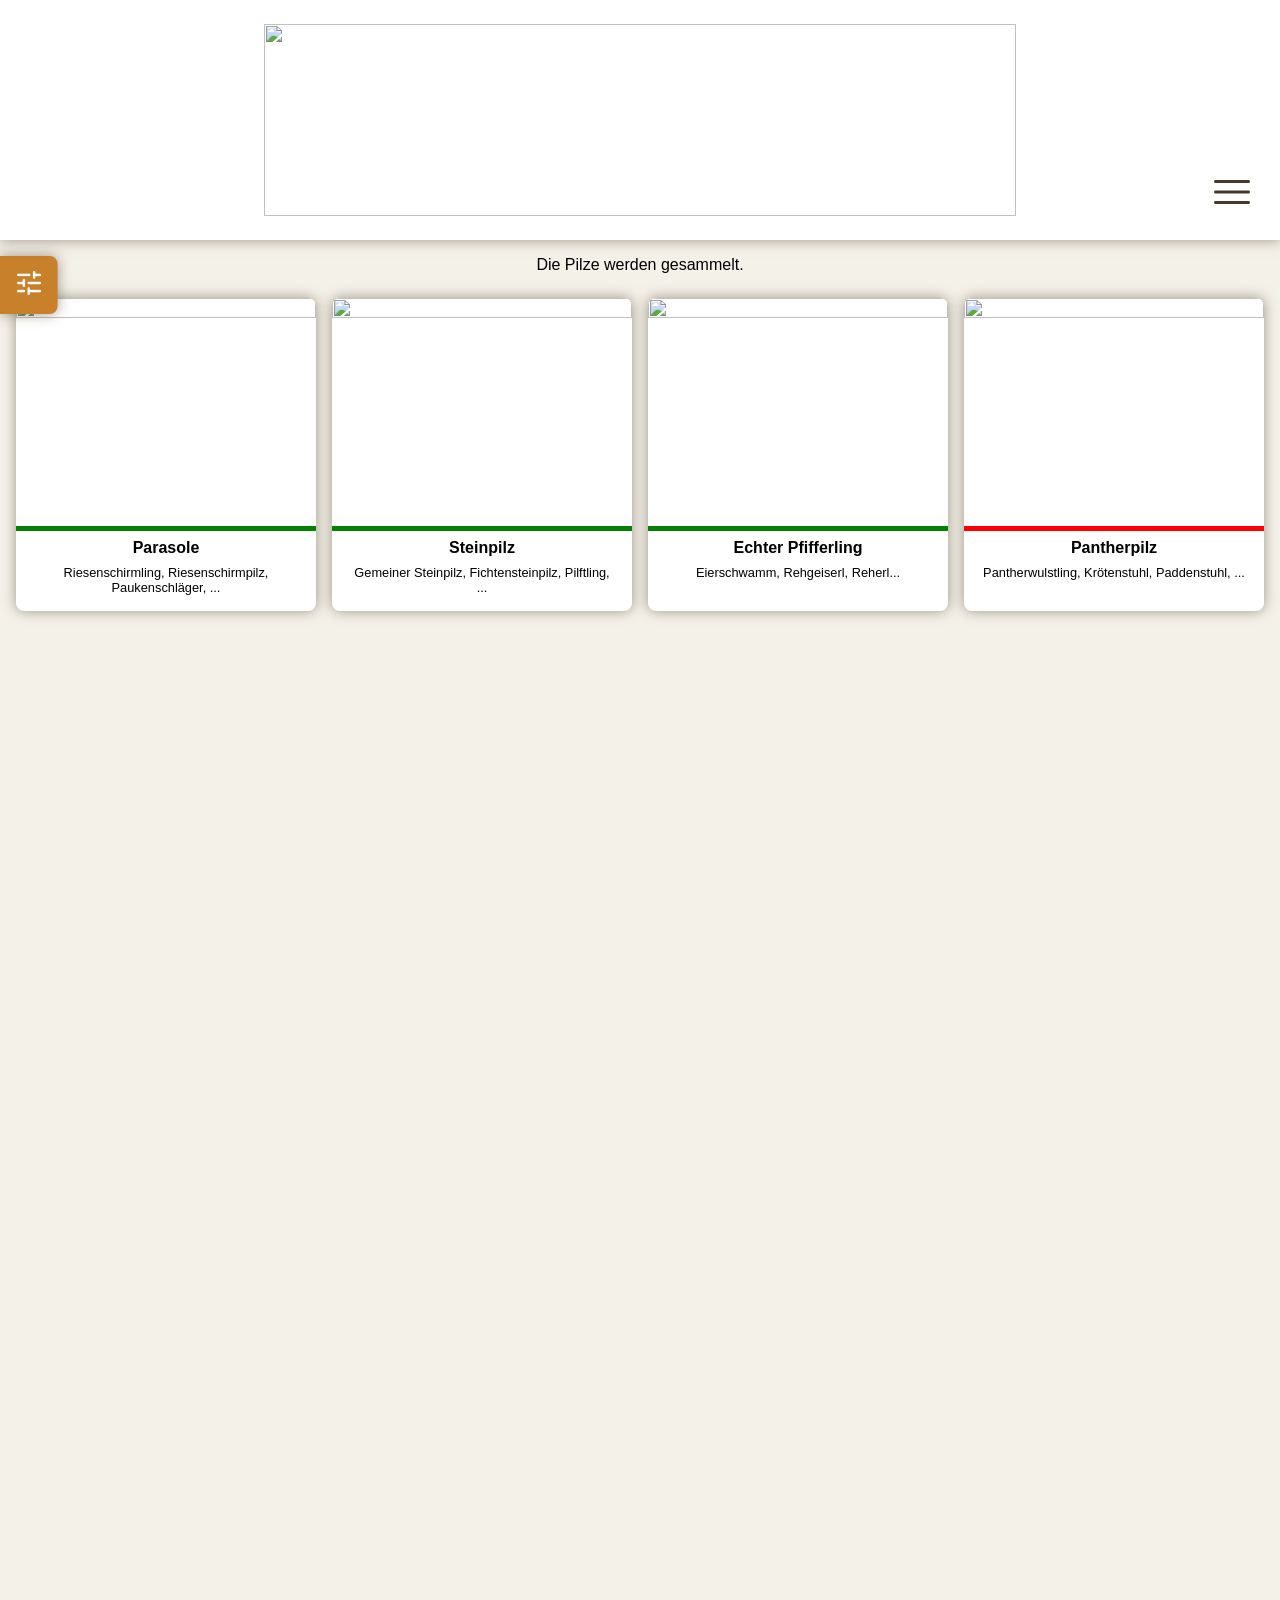
==== index.html @ ec14f14d "Add files via upload" ====
<!-- #region head -->
<!DOCTYPE html>
<html lang="de">
<head>
   <meta charset="UTF-8">
   <meta name="viewport" content="width=device-width, initial-scale=1.0">
   <meta name="Suchplattform für Pilze" content="Identifiziere heimische Pilzarten anhand ihrer Beschreibung und Bilder">
   <title>Pilzsuche</title>
   <link rel="icon" href="assets/icons/logo-simpel.png">
   <link rel="stylesheet" href="https://fonts.googleapis.com/css2?family=Material+Symbols+Rounded&icon_names=arrow_back_ios,close,groups,info,keyboard_arrow_down,menu,search,tune" />
   <link rel="stylesheet" href="styles.css">
</head>
<!-- #endregion -->

<!-- #region header -->
<body>

    <header id="sticky-header">
        <img id="header-logo" src="assets/icons/logo-schrift.png">

        <label id="desktop-menu-button">
            <span id="open-menu-symbol" class="material-symbols-rounded" type="button" aria-label="Menü">menu</span>
            <span id="close-menu-symbol" class="material-symbols-rounded" type="button" aria-label="Menü schließen">close</span>
            <input type="checkbox">
        </label>
        
        <nav id="main-navigation">
            <ul class="nav-list">
                <li class="nav-element">
                    <a id="link-search" href="index.html">
                        <span class="material-symbols-rounded">search</span>
                        Suche
                    </a>
                </li>
                <li class="nav-element">
                    <a id="link-info" href="info.html">
                        <span class="material-symbols-rounded">info</span>
                        Informationen
                    </a>
                </li>
                <li class="nav-element">
                    <a id="link-community" href="community.html">
                        <span class="material-symbols-rounded">groups</span>
                        Community
                    </a>
                </li>
            </ul>
        </nav>
    </header>
<!-- #endregion -->

<!-- #region filter-popup -->
    <main id="main-content"> 
        
        <aside id="filter-popup"> 
            <button id="desktop-filter-button">
                <span class="material-symbols-rounded" type="button" aria-label="Filter">tune</span>
            </button>
                            
            <div class="filter-headline">
                <button id="close-filter" type="button" aria-label="Filter schließen">
                    <span class="material-symbols-rounded">close</span>
                </button>
                <p>Filter
                    <a id="link-filter-info" href="info.html" target="_blank">
                        <span class="material-symbols-rounded">info</span>
                    </a>
                </p>
                <button id="apply-filter" type="button" aria-label="Filter anwenden">
                    <span class="material-symbols-rounded">search</span>
                </button>
            </div>

            <section class="filter-criteria">
                <div class="searchbar">
                    <input  id="search-input" type="text" placeholder="Pilzart | Gattung">
                    <button id="delete-input" type="button" aria-label="löschen">
                        <span class="material-symbols-rounded">close</span>
                    </button>
                </div>

                <label class="filter-line">
                    <p>Lateinische Namen anzeigen</p>
                    <div class="switch" id="latin-switch">
                        <input 
                            type="checkbox" 
                            class="filter-toggle-input"
                            data-filter="latein"
                            data-value="true">
                        <span class="slider"></span>
                    </div>
                </label>

                <label class="filter-line">
                    <p>Auch seltene Pilze anzeigen</p>
                    <div class="switch" id="rare-switch">
                        <input 
                            type="checkbox" checked 
                            class="filter-toggle-input"
                            data-filter="selten"
                            data-value="true">
                        <span class="slider"></span>
                    </div>
                </label>

                <div class="filter-drop-down">
                    <label class="drop-down-title">
                        <p>Essbarkeit</p>
                        <input 
                            class ="drop-down-input" type="checkbox">
                        <span class="material-symbols-rounded">keyboard_arrow_down</span>
                    </label>
                    <div class="drop-down-content-wrapper">
                        <div class="drop-down-content-grid">
                            <label class="picture-toggle">
                                <input 
                                    type="checkbox"
                                    class="filter-toggle-input"
                                    data-filter="speisewert"
                                    data-value="hervorragend">
                                <img class="picture-toggle-pic" src="assets/icons/essen-gut.png" title="Hervorragender Speisepilz">
                            </label>
                            <label class="picture-toggle">
                                <input 
                                    type="checkbox"
                                    class="filter-toggle-input"
                                    data-filter="speisewert"
                                    data-value="essbar">
                                <img class="picture-toggle-pic" src="assets/icons/essen-essbar.png" title="Essbar">
                            </label>
                            <label class="picture-toggle">
                                <input 
                                    type="checkbox"
                                    class="filter-toggle-input"
                                    data-filter="speisewert"
                                    data-value="ungeniessbar">
                                <img class="picture-toggle-pic" src="assets/icons/essen-ungeniessbar.png" title="Ungenießbar">
                            </label>
                            <label class="picture-toggle">
                                <input 
                                    type="checkbox"
                                    class="filter-toggle-input"
                                    data-filter="speisewert"
                                    data-value="giftig">
                                <img class="picture-toggle-pic" src="assets/icons/essen-giftig.png" title="Giftig">
                            </label>
                            <label class="picture-toggle">
                                <input 
                                    type="checkbox"
                                    class="filter-toggle-input"
                                    data-filter="speisewert"
                                    data-value="toedlich">
                                <img class="picture-toggle-pic" src="assets/icons/essen-toedlich.png" title="Tödlich giftig!">
                            </label>
                        </div>
                    </div>
                </div>

                <div class="filter-drop-down">
                    <label class="drop-down-title">
                        <p>Hauptmerkmal | Familie | Gattung</p>
                        <input class ="drop-down-input" type="checkbox">
                        <span class="material-symbols-rounded">keyboard_arrow_down</span>
                    </label>
                    <div class="drop-down-content-wrapper">
                        <div class="drop-down-content-grid">
                            <label class="picture-toggle">
                                <input 
                                    type="checkbox"
                                    class="filter-toggle-input"
                                    data-filter="gattung"
                                    data-value="roehren">
                                <img class="picture-toggle-pic" src="assets/icons/gattung-roehren.png" title="Röhrenpilze, Porenpilze, porlingsähnliche Pilze">
                            </label>
                            <label class="picture-toggle">
                                <input 
                                    type="checkbox"
                                    class="filter-toggle-input"
                                    data-filter="gattung"
                                    data-value="lamellen">
                                <img class="picture-toggle-pic" src="assets/icons/gattung-lamellen.png" title="Lamellenpilze, Blätterpilze, Leistenpilze">
                            </label>
                            <label class="picture-toggle">
                                <input 
                                    type="checkbox"
                                    class="filter-toggle-input"
                                    data-filter="gattung"
                                    data-value="stacheln">
                                <img class="picture-toggle-pic" src="assets/icons/gattung-stacheln.png" title="Pilz hat Stacheln, Stoppeln, hervortretende Erhebungen">
                            </label>
                            <label class="picture-toggle">
                                <input 
                                    type="checkbox"
                                    class="filter-toggle-input"
                                    data-filter="gattung"
                                    data-value="kugel">
                                <img class="picture-toggle-pic" src="assets/icons/gattung-kugel.png" title="Kugelartige und halbkugelartige Pilze (z.B. Bovisten, Becherlinge, Hexeneier)">
                            </label>
                            <label class="picture-toggle">
                                <input 
                                    type="checkbox"
                                    class="filter-toggle-input"
                                    data-filter="gattung"
                                    data-value="keule">
                                <img class="picture-toggle-pic" src="assets/icons/gattung-keule.png" title="Pilz ist keulen-, zungen- oder korallenartig">
                            </label>
                            <label class="picture-toggle">
                                <input 
                                    type="checkbox"
                                    class="filter-toggle-input"
                                    data-filter="gattung"
                                    data-value="weich">
                                <img class="picture-toggle-pic" src="assets/icons/gattung-weich.png" title="Pilz ist gallertartig oder sehr weich">
                            </label>
                            <label class="picture-toggle">
                                <input 
                                    type="checkbox"
                                    class="filter-toggle-input"
                                    data-filter="gattung"
                                    data-value="flechte">
                                <img class="picture-toggle-pic" src="assets/icons/gattung-flechte.png" title="Alle Flechten (Lichten)">
                            </label>
                            <label class="picture-toggle">
                                <input 
                                    type="checkbox"
                                    class="filter-toggle-input"
                                    data-filter="gattung"
                                    data-value="sonstiges">
                                <img class="picture-toggle-pic" src="assets/icons/gattung-sonstiges.png" title="Sonstige Pilze wie Rindenpilze, Schichtpilze, ... sowie pilzähnliche Pflanzen">
                            </label>
                        </div>
                    </div>
                </div>

                <div class="filter-drop-down">
                    <label class="drop-down-title">
                        <p>Hut | Fruchtkörper</p>
                        <input class ="drop-down-input" type="checkbox">
                        <span class="material-symbols-rounded">keyboard_arrow_down</span>
                    </label>
                    <div class="drop-down-content-wrapper">
                        <div class="drop-down-content-rows">
                            <div class="drop-down-content-grid">
                                <label class="picture-toggle">
                                    <input 
                                        type="checkbox"
                                        class="filter-toggle-input"
                                        data-filter="hut"
                                        data-value="trichter">
                                    <img class="picture-toggle-pic" src="assets/icons/hut-trichter.png" title="Der Fruchtkörper ist trichterförmig, vertieft, eingedellt, genabelt">
                                </label>
                                <label class="picture-toggle">
                                    <input 
                                        type="checkbox"
                                        class="filter-toggle-input"
                                        data-filter="hut"
                                        data-value="buckel">
                                    <img class="picture-toggle-pic" src="assets/icons/hut-buckel.png" title="Der Fruchtkörper ist spitzkegelig, buckelig">
                                </label>
                                <label class="picture-toggle">
                                    <input 
                                        type="checkbox"
                                        class="filter-toggle-input"
                                        data-filter="hut"
                                        data-value="schirm">
                                    <img class="picture-toggle-pic" src="assets/icons/hut-schirm.png" title="Der Fruchtkörper ist schirmförmig, flach">
                                </label>
                                <label class="picture-toggle">
                                    <input 
                                        type="checkbox"
                                        class="filter-toggle-input"
                                        data-filter="hut"
                                        data-value="halbkugel">
                                    <img class="picture-toggle-pic" src="assets/icons/hut-halbkugel.png" title="Der Fruchtkörper ist halbkugelig oder hat eine sonstige Hutform">
                                </label>
                                <label class="picture-toggle">
                                    <input 
                                        type="checkbox"
                                        class="filter-toggle-input"
                                        data-filter="hut"
                                        data-value="gerieft">
                                    <img class="picture-toggle-pic" src="assets/icons/hut-gerieft.png" title="Der Fruchtkörper ist gerieft, gestreift, gerillt oder auch rissig">
                                </label>
                            </div>
                            <div class="mushroom-size-line">
                                <p>Durchmesser:</p>
                                <p id="mushroom-size">alle Werte</p>
                                <div id="mushroom-size-slider">
                                    <div id="size-slider-track">
                                        <div id="size-slider-from"></div>
                                        <div id="size-slider-to"></div> 
                                    </div>
                                </div>
                            </div>
                        </div>
                    </div>
                </div>

                <div class="filter-drop-down">
                    <label class="drop-down-title">
                        <p>Wuchsort und weitere Eigenschaften</p>
                        <input class ="drop-down-input" type="checkbox">
                        <span class="material-symbols-rounded">keyboard_arrow_down</span>
                    </label>
                    <div class="drop-down-content-wrapper">
                        <div class="drop-down-content-grid">
                            <label class="picture-toggle">
                                <input 
                                    type="checkbox"
                                    class="filter-toggle-input"
                                    data-filter="weiteres"
                                    data-value="holz">
                                <img class="picture-toggle-pic" src="assets/icons/weiteres-holz.png" title="Pilz wächst auf Holz, Pflanzen oder toten Tieren">
                            </label>
                            <label class="picture-toggle">
                                <input 
                                    type="checkbox"
                                    class="filter-toggle-input"
                                    data-filter="weiteres"
                                    data-value="erde">
                                <img class="picture-toggle-pic" src="assets/icons/weiteres-erde.png" title="Pilz wächst auf Erde, Boden oder Humus">
                            </label>
                            <label class="picture-toggle">
                                <input 
                                    type="checkbox"
                                    class="filter-toggle-input"
                                    data-filter="weiteres"
                                    data-value="gras">
                                <img class="picture-toggle-pic" src="assets/icons/weiteres-gras.png" title="Pilz wächst auf der Wiese, im Rasen, im Park oder Garten">
                            </label>
                            <label class="picture-toggle">
                                <input 
                                    type="checkbox"
                                    class="filter-toggle-input"
                                    data-filter="weiteres"
                                    data-value="bueschel">
                                <img class="picture-toggle-pic" src="assets/icons/weiteres-bueschel.png" title="Pilz wächst büschelig - vorsichtig verwenden">
                            </label>
                            <label class="picture-toggle">
                                <input 
                                    type="checkbox"
                                    class="filter-toggle-input"
                                    data-filter="weiteres"
                                    data-value="hart">
                                <img class="picture-toggle-pic" src="assets/icons/weiteres-hart.png" title="Pilz ist hart, holzig oder sehr zäh. Bei Flechten: wachsen auf Gestein oder Felsen">
                            </label>
                            <label class="picture-toggle">
                                <input 
                                    type="checkbox"
                                    class="filter-toggle-input"
                                    data-filter="weiteres"
                                    data-value="hygrophan">
                                <img class="picture-toggle-pic" src="assets/icons/weiteres-hygrophan.png" title="Fruchtkörper ist ausbleichend (hygrophan)">
                            </label>
                            <label class="picture-toggle">
                                <input 
                                    type="checkbox"
                                    class="filter-toggle-input"
                                    data-filter="weiteres"
                                    data-value="schmierig">
                                <img class="picture-toggle-pic" src="assets/icons/weiteres-schmierig.png" title="Fruchtkörper ist schmierig">
                            </label>
                            <label class="picture-toggle">
                                <input 
                                    type="checkbox"
                                    class="filter-toggle-input"
                                    data-filter="weiteres"
                                    data-value="wurzel">
                                <img class="picture-toggle-pic" src="assets/icons/weiteres-wurzel.png" title="Fruchtkörper wurzelt oder ist striegelig">
                            </label>
                        </div>
                    </div>
                </div>

                <div class="filter-drop-down">
                    <label class="drop-down-title">
                        <p>Sporengeber</p>
                        <input class ="drop-down-input" type="checkbox">
                        <span class="material-symbols-rounded">keyboard_arrow_down</span>
                    </label>
                    <div class="drop-down-content-wrapper">
                        <div class="drop-down-content-grid">
                            <label class="picture-toggle">
                                <input 
                                    type="checkbox"
                                    class="filter-toggle-input"
                                    data-filter="sporengeber"
                                    data-value="angewachsen">
                                <img class="picture-toggle-pic" src="assets/icons/sporen-angewachsen.png" title="Angewachsen">
                            </label>
                            <label class="picture-toggle">
                                <input 
                                    type="checkbox"
                                    class="filter-toggle-input"
                                    data-filter="sporengeber"
                                    data-value="herablaufend">
                                <img class="picture-toggle-pic" src="assets/icons/sporen-herablaufend.png" title="Am Stiel herablaufend">
                            </label>
                            <label class="picture-toggle">
                                <input 
                                    type="checkbox"
                                    class="filter-toggle-input"
                                    data-filter="sporengeber"
                                    data-value="frei">
                                <img class="picture-toggle-pic" src="assets/icons/sporen-frei.png" title="Frei">
                            </label>
                            <label class="picture-toggle">
                                <input 
                                    type="checkbox"
                                    class="filter-toggle-input"
                                    data-filter="sporengeber"
                                    data-value="milch">
                                <img class="picture-toggle-pic" src="assets/icons/sporen-milch.png" title="Bei Verletzung tritt milchartige klare, weiße oder rote Flüssigkeit aus">
                            </label>
                            <label class="picture-toggle">
                                <input 
                                    type="checkbox"
                                    class="filter-toggle-input"
                                    data-filter="sporengeber"
                                    data-value="eng">
                                <img class="picture-toggle-pic" src="assets/icons/sporen-eng.png" title="Lamellen stehen eng/dicht">
                            </label>
                            <label class="picture-toggle">
                                <input 
                                    type="checkbox"
                                    class="filter-toggle-input"
                                    data-filter="sporengeber"
                                    data-value="gegabelt">
                                <img class="picture-toggle-pic" src="assets/icons/sporen-gegabelt.png" title="Lamellen oder Fruchtkörper sind gegabelt oder queraderig">
                            </label>
                            <label class="picture-toggle">
                                <input 
                                    type="checkbox"
                                    class="filter-toggle-input"
                                    data-filter="sporengeber"
                                    data-value="gesaegt">
                                <img class="picture-toggle-pic" src="assets/icons/sporen-gesaegt.png" title="Lamellenschneiden sind gesägt oder wellig">
                            </label>
                        </div>
                    </div>
                </div>

                <div class="filter-drop-down">
                    <label class="drop-down-title">
                        <p>Stiel</p>
                        <input class ="drop-down-input" type="checkbox">
                        <span class="material-symbols-rounded">keyboard_arrow_down</span>
                    </label>
                    <div class="drop-down-content-wrapper">
                        <div class="drop-down-content-grid">
                            <label class="picture-toggle">
                                <input
                                    type="checkbox"
                                    class="filter-toggle-input"
                                    data-filter="stiel"
                                    data-value="ring">
                                <img class="picture-toggle-pic" src="assets/icons/stiel-ring.png" title="Ring am Stiel, auch angedeuteter Ring durch Sporenwurf">
                            </label>
                            <label class="picture-toggle">
                                <input 
                                    type="checkbox"
                                    class="filter-toggle-input"
                                    data-filter="stiel"
                                    data-value="brüchig">
                                <img class="picture-toggle-pic" src="assets/icons/stiel-bruechig.png" title="Brüchig, querbrüchig">
                            </label>
                            <label class="picture-toggle">
                                <input 
                                    type="checkbox"
                                    class="filter-toggle-input"
                                    data-filter="stiel"
                                    data-value="knolle">
                                <img class="picture-toggle-pic" src="assets/icons/stiel-knolle.png" title="Knollig">
                            </label>
                            <label class="picture-toggle">
                                <input 
                                    type="checkbox"
                                    class="filter-toggle-input"
                                    data-filter="stiel"
                                    data-value="faserig">
                                <img class="picture-toggle-pic" src="assets/icons/stiel-faserig.png" title="Das Fleisch am Stiel ist faserig, längsfaserig">
                            </label>
                            <label class="picture-toggle">
                                <input 
                                    type="checkbox"
                                    class="filter-toggle-input"
                                    data-filter="stiel"
                                    data-value="netz">
                                <img class="picture-toggle-pic" src="assets/icons/stiel-netz.png" title="Mit Netzzeichnung">
                            </label>
                            <label class="picture-toggle">
                                <input 
                                    type="checkbox"
                                    class="filter-toggle-input"
                                    data-filter="stiel"
                                    data-value="flockig">
                                <img class="picture-toggle-pic" src="assets/icons/stiel-flockig.png" title="Flocken, Schuppen am Stiel oder auch am Hut">
                            </label>
                            <label class="picture-toggle">
                                <input 
                                    type="checkbox"
                                    class="filter-toggle-input"
                                    data-filter="stiel"
                                    data-value="genattert">
                                <img class="picture-toggle-pic" src="assets/icons/stiel-genattert.png" title="Natterung, Flecken bis hin zu Grübchen am Stiel">
                            </label>
                            <label class="picture-toggle">
                                <input 
                                    type="checkbox"
                                    class="filter-toggle-input"
                                    data-filter="stiel"
                                    data-value="hohl">
                                <img class="picture-toggle-pic" src="assets/icons/stiel-hohl.png" title="Hohler Stiel oder wattig hohler Stiel">
                            </label>
                        </div>
                    </div>
                </div>

                <div class="filter-drop-down">
                    <label class="drop-down-title">
                        <p>Farbe</p>
                        <input class ="drop-down-input" type="checkbox">
                        <span class="material-symbols-rounded">keyboard_arrow_down</span>
                    </label>
                    <div class="drop-down-content-wrapper">
                        <div class="drop-down-content-color">
                            <p>Hut</p>
                            <div class="color-palette">
                                <label class="white">
                                    <input 
                                        type="checkbox"
                                        class="filter-toggle-input"
                                        data-filter="hutfarbe"
                                        data-value="weiss">
                                </label>
                                <label class="yellow">
                                    <input 
                                        type="checkbox"
                                        class="filter-toggle-input"
                                        data-filter="hutfarbe"
                                        data-value="gelb">
                                </label>
                                <label class="orange">
                                    <input 
                                        type="checkbox"
                                        class="filter-toggle-input"
                                        data-filter="hutfarbe"
                                        data-value="orange">
                                </label>
                                <label class="red">
                                    <input 
                                        type="checkbox"
                                        class="filter-toggle-input"
                                        data-filter="hutfarbe"
                                        data-value="rot">
                                </label>
                                <label class="brown">
                                    <input 
                                        type="checkbox"
                                        class="filter-toggle-input"
                                        data-filter="hutfarbe"
                                        data-value="braun">
                                </label>
                                <label class="purple">
                                    <input 
                                        type="checkbox"
                                        class="filter-toggle-input"
                                        data-filter="hutfarbe"
                                        data-value="lila">
                                </label>
                                <label class="blue">
                                    <input 
                                        type="checkbox"
                                        class="filter-toggle-input"
                                        data-filter="hutfarbe"
                                        data-value="blau">
                                </label>
                                <label class="green">
                                    <input 
                                        type="checkbox"
                                        class="filter-toggle-input"
                                        data-filter="hutfarbe"
                                        data-value="gruen">
                                </label>
                                <label class="grey">
                                    <input 
                                        type="checkbox"
                                        class="filter-toggle-input"
                                        data-filter="hutfarbe"
                                        data-value="grau">
                                </label>
                                <label class="black">
                                    <input 
                                        type="checkbox"
                                        class="filter-toggle-input"
                                        data-filter="hutfarbe"
                                        data-value="schwarz">
                                </label>
                            </div>
                            <p>Lamellen | Röhren | Unterseite</p>
                            <div class="color-palette">
                                <label class="white">
                                    <input 
                                        type="checkbox"
                                        class="filter-toggle-input"
                                        data-filter="unterfarbe"
                                        data-value="weiss">
                                </label>
                                <label class="yellow">
                                    <input 
                                        type="checkbox"
                                        class="filter-toggle-input"
                                        data-filter="unterfarbe"
                                        data-value="gelb">
                                </label>
                                <label class="orange">
                                    <input 
                                        type="checkbox"
                                        class="filter-toggle-input"
                                        data-filter="unterfarbe"
                                        data-value="orange">
                                </label>
                                <label class="red">
                                    <input 
                                        type="checkbox"
                                        class="filter-toggle-input"
                                        data-filter="unterfarbe"
                                        data-value="rot">
                                </label>
                                <label class="brown">
                                    <input 
                                        type="checkbox"
                                        class="filter-toggle-input"
                                        data-filter="unterfarbe"
                                        data-value="braun">
                                </label>
                                <label class="purple">
                                    <input 
                                        type="checkbox"
                                        class="filter-toggle-input"
                                        data-filter="unterfarbe"
                                        data-value="lila">
                                </label>
                                <label class="blue">
                                    <input 
                                        type="checkbox"
                                        class="filter-toggle-input"
                                        data-filter="unterfarbe"
                                        data-value="blau">
                                </label>
                                <label class="green">
                                    <input 
                                        type="checkbox"
                                        class="filter-toggle-input"
                                        data-filter="unterfarbe"
                                        data-value="gruen">
                                </label>
                                <label class="grey">
                                    <input 
                                        type="checkbox"
                                        class="filter-toggle-input"
                                        data-filter="unterfarbe"
                                        data-value="grau">
                                </label>
                                <label class="black">
                                    <input 
                                        type="checkbox"
                                        class="filter-toggle-input"
                                        data-filter="unterfarbe"
                                        data-value="schwarz">
                                </label>
                            </div>
                            <p>Stiel</p>
                            <div class="color-palette">
                                <label class="white">
                                    <input 
                                        type="checkbox"
                                        class="filter-toggle-input"
                                        data-filter="stielfarbe"
                                        data-value="weiss">
                                </label>
                                <label class="yellow">
                                    <input 
                                        type="checkbox"
                                        class="filter-toggle-input"
                                        data-filter="stielfarbe"
                                        data-value="gelb">
                                </label>
                                <label class="orange">
                                    <input 
                                        type="checkbox"
                                        class="filter-toggle-input"
                                        data-filter="stielfarbe"
                                        data-value="orange">
                                </label>
                                <label class="red">
                                    <input 
                                        type="checkbox"
                                        class="filter-toggle-input"
                                        data-filter="stielfarbe"
                                        data-value="rot">
                                </label>
                                <label class="brown">
                                    <input 
                                        type="checkbox"
                                        class="filter-toggle-input"
                                        data-filter="stielfarbe"
                                        data-value="braun">
                                </label>
                                <label class="purple">
                                    <input 
                                        type="checkbox"
                                        class="filter-toggle-input"
                                        data-filter="stielfarbe"
                                        data-value="lila">
                                </label>
                                <label class="blue">
                                    <input 
                                        type="checkbox"
                                        class="filter-toggle-input"
                                        data-filter="stielfarbe"
                                        data-value="blau">
                                </label>
                                <label class="green">
                                    <input 
                                        type="checkbox"
                                        class="filter-toggle-input"
                                        data-filter="stielfarbe"
                                        data-value="gruen">
                                </label>
                                <label class="grey">
                                    <input 
                                        type="checkbox"
                                        class="filter-toggle-input"
                                        data-filter="stielfarbe"
                                        data-value="grau">
                                </label>
                                <label class="black">
                                    <input 
                                        type="checkbox"
                                        class="filter-toggle-input"
                                        data-filter="stielfarbe"
                                        data-value="schwarz">
                                </label>
                            </div>
                            <p>Fleisch</p>
                            <div class="color-palette">
                                <label class="white">
                                    <input 
                                        type="checkbox"
                                        class="filter-toggle-input"
                                        data-filter="fleischfarbe"
                                        data-value="weiss">
                                </label>
                                <label class="yellow">
                                    <input type="checkbox">
                                </label>
                                <label class="orange">
                                    <input 
                                        type="checkbox"
                                        class="filter-toggle-input"
                                        data-filter="fleischfarbe"
                                        data-value="orange">
                                </label>
                                <label class="red">
                                    <input 
                                        type="checkbox"
                                        class="filter-toggle-input"
                                        data-filter="fleischfarbe"
                                        data-value="rot">
                                </label>
                                <label class="brown">
                                    <input 
                                        type="checkbox"
                                        class="filter-toggle-input"
                                        data-filter="fleischfarbe"
                                        data-value="braun">
                                </label>
                                <label class="purple">
                                    <input 
                                        type="checkbox"
                                        class="filter-toggle-input"
                                        data-filter="fleischfarbe"
                                        data-value="lila">
                                </label>
                                <label class="blue">
                                    <input 
                                        type="checkbox"
                                        class="filter-toggle-input"
                                        data-filter="fleischfarbe"
                                        data-value="blau">
                                </label>
                                <label class="green">
                                    <input 
                                        type="checkbox"
                                        class="filter-toggle-input"
                                        data-filter="fleischfarbe"
                                        data-value="gruen">
                                </label>
                                <label class="grey">
                                    <input 
                                        type="checkbox"
                                        class="filter-toggle-input"
                                        data-filter="fleischfarbe"
                                        data-value="grau">
                                </label>
                                <label class="black">
                                    <input 
                                        type="checkbox"
                                        class="filter-toggle-input"
                                        data-filter="fleischfarbe"
                                        data-value="schwarz">
                                </label>
                            </div>
                            <p>Farbänderung nach Anschnitt</p>
                            <div class="color-palette">
                                <label class="yellow">
                                    <input 
                                        type="checkbox"
                                        class="filter-toggle-input"
                                        data-filter="farbaenderung"
                                        data-value="gelb">
                                </label>
                                <label class="red">
                                    <input 
                                        type="checkbox"
                                        class="filter-toggle-input"
                                        data-filter="farbaenderung"
                                        data-value="rot">
                                </label>
                                <label class="brown">
                                    <input 
                                        type="checkbox"
                                        class="filter-toggle-input"
                                        data-filter="farbaenderung"
                                        data-value="braun">
                                </label>
                                <label class="blue">
                                    <input 
                                        type="checkbox"
                                        class="filter-toggle-input"
                                        data-filter="farbaenderung"
                                        data-value="blau">
                                </label>
                                <label class="green">
                                    <input 
                                        type="checkbox"
                                        class="filter-toggle-input"
                                        data-filter="farbaenderung"
                                        data-value="gruen">
                                </label>
                                <label class="grey">
                                    <input 
                                        type="checkbox"
                                        class="filter-toggle-input"
                                        data-filter="farbaenderung"
                                        data-value="grau">
                                </label>
                                <label class="none">
                                    <input 
                                        type="checkbox"
                                        class="filter-toggle-input"
                                        data-filter="farbaenderung"
                                        data-value="keine">
                                    <div class="diagonal-line"></div>
                                </label>
                            </div>
                            <p>Sporenpulver</p>
                            <div class="color-palette">
                                <label class="white">
                                    <input 
                                        type="checkbox"
                                        class="filter-toggle-input"
                                        data-filter="sporenfarbe"
                                        data-value="weiss">
                                </label>
                                <label class="yellow">
                                    <input 
                                        type="checkbox"
                                        class="filter-toggle-input"
                                        data-filter="sporenfarbe"
                                        data-value="gelb">
                                </label>
                                <label class="red">
                                    <input 
                                        type="checkbox"
                                        class="filter-toggle-input"
                                        data-filter="sporenfarbe"
                                        data-value="rot">
                                </label>
                                <label class="brown">
                                    <input 
                                        type="checkbox"
                                        class="filter-toggle-input"
                                        data-filter="sporenfarbe"
                                        data-value="braun">
                                </label>
                                <label class="purple">
                                    <input 
                                        type="checkbox"
                                        class="filter-toggle-input"
                                        data-filter="sporenfarbe"
                                        data-value="lila">
                                </label>
                                <label class="black">
                                    <input 
                                        type="checkbox"
                                        class="filter-toggle-input"
                                        data-filter="sporenfarbe"
                                        data-value="schwarz">
                                </label>
                            </div>
                        </div>
                    </div>
                </div>

                <div class="filter-drop-down">
                    <label class="drop-down-title">
                        <p>Geruch</p>
                        <input class ="drop-down-input" type="checkbox">
                        <span class="material-symbols-rounded">keyboard_arrow_down</span>
                    </label>
                    <div class="drop-down-content-wrapper">
                        <div class="drop-down-content-words">
                            <label class="word-toggle">
                                <input 
                                    type="checkbox"
                                    class="filter-toggle-input"
                                    data-filter="geruch"
                                    data-value="pilzig">
                                pilzig
                            </label>
                            <label class="word-toggle">
                                <input 
                                    type="checkbox"
                                    class="filter-toggle-input"
                                    data-filter="geruch"
                                    data-value="fruchtig">
                                fruchtig | süß
                            </label>
                            <label class="word-toggle">
                                <input 
                                    type="checkbox"
                                    class="filter-toggle-input"
                                    data-filter="geruch"
                                    data-value="anis">
                                Anis
                            </label>
                            <label class="word-toggle">
                                <input 
                                    type="checkbox"
                                    class="filter-toggle-input"
                                    data-filter="geruch"
                                    data-value="erdig">
                                erdig
                            </label>
                            <label class="word-toggle">
                                <input 
                                    type="checkbox"
                                    class="filter-toggle-input"
                                    data-filter="geruch"
                                    data-value="rettich">
                                Rettich
                            </label>
                            <label class="word-toggle">
                                <input 
                                    type="checkbox"
                                    class="filter-toggle-input"
                                    data-filter="geruch"
                                    data-value="marzipan">
                                Marzipan
                            </label>
                            <label class="word-toggle">
                                <input 
                                    type="checkbox"
                                    class="filter-toggle-input"
                                    data-filter="geruch"
                                    data-value="faulig">
                                faulig
                            </label>
                            <label class="word-toggle">
                                <input 
                                    type="checkbox"
                                    class="filter-toggle-input"
                                    data-filter="geruch"
                                    data-value="hering">
                                Hering
                            </label>
                            <label class="word-toggle">
                                <input 
                                    type="checkbox"
                                    class="filter-toggle-input"
                                    data-filter="geruch"
                                    data-value="parfuemiert">
                                parfümiert
                            </label>
                        </div>
                    </div>
                </div>

                <div class="filter-drop-down">
                    <label class="drop-down-title">
                        <p>Geschmack - Vorsicht!</p>
                        <input class ="drop-down-input" type="checkbox">
                        <span class="material-symbols-rounded">keyboard_arrow_down</span>
                    </label>
                    <div class="drop-down-content-wrapper">
                        <div class="drop-down-content-words">
                            <label class="word-toggle">
                                <input 
                                    type="checkbox"
                                    class="filter-toggle-input"
                                    data-filter="geschmack"
                                    data-value="mild">
                                mild
                            </label>
                            <label class="word-toggle">
                                <input 
                                    type="checkbox"
                                    class="filter-toggle-input"
                                    data-filter="geschmack"
                                    data-value="bitter">
                                bitter
                            </label>
                            <label class="word-toggle">
                                <input 
                                    type="checkbox"
                                    class="filter-toggle-input"
                                    data-filter="geschmack"
                                    data-value="scharf">
                                scharf
                            </label>
                            <label class="word-toggle">
                                <input 
                                    type="checkbox"
                                    class="filter-toggle-input"
                                    data-filter="geschmack"
                                    data-value="pilzig">
                                pilzig
                            </label>
                            <label class="word-toggle">
                                <input 
                                    type="checkbox"
                                    class="filter-toggle-input"
                                    data-filter="geschmack"
                                    data-value="mehlig">
                                mehlig
                            </label>
                        </div>
                    </div>
                </div>

                <div class="filter-drop-down">
                    <label class="drop-down-title">
                        <p>Zeitraum</p>
                        <input class ="drop-down-input" type="checkbox">
                        <span class="material-symbols-rounded">keyboard_arrow_down</span>
                    </label>
                    <div class="drop-down-content-wrapper">
                        <div class="drop-down-content-rows mushroom-months">
                            <div id="calendar">
                                <button type="button" class="month" data-month="1">JAN</button>
                                <button type="button" class="month" data-month="2">FEB</button>
                                <button type="button" class="month" data-month="3">MAR</button>
                                <button type="button" class="month" data-month="4">APR</button>
                                <button type="button" class="month" data-month="5">MAI</button>
                                <button type="button" class="month" data-month="6">JUN</button>
                                <button type="button" class="month" data-month="7">JUL</button>
                                <button type="button" class="month" data-month="8">AUG</button>
                                <button type="button" class="month" data-month="9">SEP</button>
                                <button type="button" class="month" data-month="10">OKT</button>
                                <button type="button" class="month" data-month="11">NOV</button>
                                <button type="button" class="month" data-month="12">DEZ</button>
                            </div>
                            <button id="reset-months">Zurücksetzen</button>
                        </div>
                    </div>
                </div>
                
                <div class="filter-line" id="reset-filter-line">
                    <button id="reset-filter">Filter zurücksetzen</button>
                </div>
            </section>
        </aside>

        <button id="mobile-filter-button">
            <span class="material-symbols-rounded" type="button" aria-label="Filter">tune</span>
        </button>

<!-- #endregion -->

<!-- #region results -->
        <div id="result-wrapper">
            <p id="search-information">Die Pilze werden gesammelt.</p>
            
            <div id="results"> 
                <div class="mushroom">
                    <img src="assets/images/parasol.jpg">
                    <hr class="edible">
                    <p class="name">Parasole</p>
                    <p class="synonyms">Riesenschirmling, Riesenschirmpilz, Paukenschläger, ...</p>
                </div>
                <div class="mushroom">
                    <img src="assets/images/steinpilz.jpg">
                    <hr class="edible">
                    <p class="name">Steinpilz</p>
                    <p class="synonyms">Gemeiner Steinpilz, Fichtensteinpilz, Pilftling, ...</p>
                </div>
                <div class="mushroom">
                    <img src="assets/images/pfifferling.jpg">
                    <hr class="edible">
                    <p class="name">Echter Pfifferling</p>
                    <p class="synonyms">Eierschwamm, Rehgeiserl, Reherl...</p>
                </div>
                <div class="mushroom">
                    <img src="assets/images/pantherpilz.jpg">
                    <hr class="poison">
                    <p class="name">Pantherpilz</p>
                    <p class="synonyms">Pantherwulstling, Krötenstuhl, Paddenstuhl, ...</p>
                </div>           
            </div> 
        </div> 
    </main>

    <script src="script.js"></script>
</body>
</html>
<!-- #endregion -->
---- styles.css ----
/*===============================================================================================
    1. BASE-STYLES
===============================================================================================*/

/* #region base-styles */
:root {
    font-size: 16;
    --font-small: 0.8rem;

    --border-radius: 0.5rem;

    --c-main: white;
    --c-main-muted: #F4F1E8;
    --c-contrast: black;
    --c-contrast-muted: #483A28;
    --c-accent: #C8812A;
    --c-accent-neutral: #8A9A5B;
    --c-accent-neutral-transparent: rgba(138,154,91,0.5);
    --c-contrast-transparent: rgba(72,58,40,0.5);

    --shadow: 0 0 0.8rem rgba(72,58,40,0.5);
    --inset-shadow: inset 0 3px 3px rgba(72,58,40,0.5);

    --gap-s: 0.5rem;
    --gap-m: 1rem;
    --gap-l: 2rem;

    --height-header: 10rem;
    --height-header-sticky-part: 4rem;
    --aspect-ratio-logo: calc(1609/411);

    --height-header-top-part: calc(var(--height-header) - var(--height-header-sticky-part));
    --height-header-logo: min(calc(var(--height-header) * 0.8), calc(70vw * 0.3));
    --width-header-logo: calc(var(--height-header-logo) * var(--aspect-ratio-logo));
}

* {
    font-family: Arial;
    margin: 0;
    padding: 0;
    border: none;
}

p {
    overflow-wrap: break-word;
    hyphens:auto;
}

body {
    padding-bottom: 6rem;
    background-color: var(--c-main-muted);
    height: 2000px; /* only for demonstration */
}

button {
    cursor: pointer;
}

label {
    cursor: pointer;
}
/* #endregion */

/*===============================================================================================
    2. HEADER
===============================================================================================*/

/* #region layout & logo */
#sticky-header {
    position: sticky;
    top: calc(-1 * var(--height-header-top-part));
    height: var(--height-header);
    z-index: 9;
    display: flex;
    align-items: center;
    background-color: var(--c-main);
    box-shadow: var(--shadow);
    transition: height 0.5s;
    overflow: clip;
}

#header-logo {
    height: var(--height-header-logo);
    width: var(--width-header-logo);
    object-fit: cover;
    object-position: left;
    margin-left: calc((100vw - var(--width-header-logo))/2);
    transition: width 0.5s, height 0.5s, margin 0.5s;

    animation: shrink-logo;
    animation-timeline: scroll();
    animation-range: exit 0 exit var(--height-header-top-part);
    animation-fill-mode: both;
}

@keyframes shrink-logo {
    to {
        transform: 
            translateY(calc(var(--height-header-top-part)/2)) 
            scale(calc(var(--height-header-sticky-part)*0.8/var(--height-header-logo)));
    }
}
/* #endregion */

/* #region menu button */
#desktop-menu-button {
    visibility: hidden;
    position: absolute;
    z-index: 13;
    display: flex;
    align-items: center;
    justify-content: center;
    border-radius: var(--border-radius);
    width: calc(var(--height-header-sticky-part) * 0.6);
    bottom: calc(var(--height-header-sticky-part) * 0.2);
    right: calc(var(--height-header-sticky-part) * 0.2);
    aspect-ratio: 1;
    background-color: var(--c-main);
    color: var(--c-contrast-muted);
    transition: box-shadow 0.2s, visibility 0.2s;
}

#desktop-menu-button input {
    display: none;
}

#desktop-menu-button .material-symbols-rounded {
    font-size: calc(var(--height-header-sticky-part) * 0.5);
}

#close-menu-symbol {
    display: none;
}

#desktop-menu-button:has(input:checked) {
    box-shadow: var(--inset-shadow);
    color: var(--c-main);
    background-color: var(--c-accent-neutral);
}

#desktop-menu-button:has(input:checked) #close-menu-symbol {
    display: inline-flex;
}

#desktop-menu-button:has(input:checked) #open-menu-symbol {
    display: none;
}
/* #endregion */

/* #region main navigation */
#main-navigation {
    position: fixed;
    z-index: 12;
    bottom: 0;
    width: 100%;
    background-color: var(--c-main);
    color: var(--c-contrast-muted);
    padding: var(--gap-s) 0;
    box-shadow: var(--shadow);
    display: flex;
    flex-direction: row;
    justify-content: space-around;
    align-items: center;
}

#main-navigation .nav-list {
    display: contents;
}

.nav-element {
    display: inline-flex;
    flex: 1;
    justify-content: center;
}

.nav-element a {
    display: flex;
    flex-direction: column;
    gap: 0.5rem;
    align-items: center;
    font-size: var(--font-small);
    text-decoration: none;
    color: var(--c-contrast-transparent);
    flex-shrink: 1;
}

.nav-element a:active {
    transform: translateY(2px);
}

.nav-element .material-symbols-rounded {
    display: flex;
    font-size: 2rem;
}

#link-search {
    font-weight: 700;
    color: var(--c-contrast-muted);
}

#link-search .material-symbols-rounded {
    font-weight: 700;
}
/* #endregion */

/*===============================================================================================
    3. MAIN CONTENT
===============================================================================================*/

/* #region layout */
main {
    position: relative;
    display: grid;
    grid-template-columns: 1fr;
    transition: width 0.5s, left 0.5s;
}

#search-information {
    display: block;
    padding: var(--gap-m) var(--gap-m) var(--gap-s) var(--gap-m);
    text-align: center;
}
/* #endregion */

/* #region result grid */
#results {
    padding: var(--gap-s);
    display: grid;
    grid-template-columns: repeat(auto-fit, minmax(150px, 1fr));
    gap: var(--gap-s);
}

.mushroom {
    position: relative;
    z-index: 5;
    box-shadow: var(--shadow);
    background-color: var(--c-main);
    border-radius: var(--border-radius);
    color: var(--c-contrast);
    cursor: pointer;
}

.mushroom img {
    display: block;
    width: 100%;
    height: auto;
    aspect-ratio: 4/3;
    object-fit: cover;
    border-radius: var(--border-radius) var(--border-radius) 0 0;
}

.mushroom .edible, .poison {
    margin-top: 0.2rem;
    height: 0.3rem;
}

.mushroom .edible {
    background-color: green;
}

.mushroom .poison {
    background-color: red;
}

.mushroom .name {
    font-size: 1rem;
    font-weight: 700;
    padding: var(--gap-s) var(--gap-m);
    text-align: center;
}

.mushroom .synonyms {
    font-size: var(--font-small);
    padding: var(--gap-m);
    padding-top: 0;
    text-align: center;
}

.mushroom:active {
    transform: translateY(2px);
}
/* #endregion*/

/*===============================================================================================
    4. POPUP: FILTER
===============================================================================================*/

/* #region buttons to open filters */
#mobile-filter-button {
    position: fixed;
    z-index: 7; 
    bottom: 5rem;
    left: 50%;
    transform: translateX(-50%);
    width: 3.5rem;
    border-radius: 999px;
    aspect-ratio: 1;
    background-color: var(--c-accent);
    color: var(--c-main);
    box-shadow: var(--shadow);
    transition: box-shadow 0.2, transform 0.2, visibility 0.2;
}

#mobile-filter-button .material-symbols-rounded {
    font-size: 2rem;
}

#mobile-filter-button:active {
    transform: translate(-50%, 2px);
    box-shadow: 
        var(--inset-shadow),
        var(--shadow);
}

#desktop-filter-button {
    position: absolute;
    top: var(--gap-m);
    right: 0;
    border-radius: 0 var(--border-radius) var(--border-radius) 0;
    width: calc(var(--height-header-sticky-part) * 0.6);
    aspect-ratio: 1;
    background-color: var(--c-accent);
    color: var(--c-main);
    box-shadow: var(--shadow);
    transform: translateX(100%);
    visibility: visible;
    transition: box-shadow 0.2s, transform 0.5s, visibility 0.5s;
}

#desktop-filter-button .material-symbols-rounded {
    font-size: 2rem;
}

#desktop-filter-button:active {
    transform: translate(100% 2px);
    box-shadow: 
        var(--inset-shadow),
        var(--shadow);
}

#desktop-filter-button.filter-open {
    transform: translateX(-10%);
    box-shadow: none;
    visibility: hidden;
}
/* #endregion */

/* #region popup base settings & headline */

#filter-popup {
    display: flex;
    flex-direction: column;
    position: fixed;
    z-index: 15;
    bottom: 0;
    left: 0;
    right: 0;
    top: 100%;
    font-size: 1rem;
    color: var(--c-contrast-muted);
    background-color: var(--c-main);
    border-radius: var(--border-radius) var(--border-radius) 0 0;
    /* to be able to turn popup transition off in desktop mode -> no jumping */
    --transition-on: top 0.5s, box-shadow 0.5s;
    transition: var(--transition-on); 
}

#filter-popup.filter-open {
    top: 3rem;
    box-shadow: 
        var(--shadow), 
        0 -6rem 3rem 6rem var(--c-contrast-transparent);
}

.filter-headline {
    position: sticky;
    top: 0;
    z-index: 16;
    display: flex;
    flex-direction: row;
    color: var(--c-contrast-muted);
    padding: var(--gap-m);
    padding-bottom: var(--gap-s);
    border-radius: var(--border-radius) var(--border-radius) 0 0;
    background-color: var(--c-main);
    font-weight: 700;
    font-size: 1.5rem;
    align-items: center;
}

.filter-headline p {
    flex: 1;
    text-align: center;
}

.filter-headline p a span {
    color: var(--c-contrast-muted);
    vertical-align: bottom;
    font-size: 1.8rem;
}

#close-filter {
    background-color: transparent;
    font-size: 2rem;
    margin-right: 1rem;
}

#apply-filter {
    background-color: var(--c-accent);
    color: var(--c-main);
    height: 3rem;
    aspect-ratio: 1;
    border-radius: 999px;
    font-size: 2rem;
}

#close-filter:active {
    transform: translateY(2px);
}

#apply-filter:active {
    transform: translateY(2px);
    box-shadow: var(--inset-shadow);
}
/* #endregion */

/* #region searchbar */
.searchbar {
    display: flex;
    flex-direction: row;
    justify-content: center;
    align-items: center;
    max-width: 20rem;
    border-radius: 999px;
    border-color: var(--c-contrast-muted);
    border-style: solid;
    overflow: hidden;
    margin: 0.5rem auto;
}

#search-input {
    padding: 0.5rem 1rem;
    font-size: 1rem;
    outline: none;
    background: transparent;
    flex: 1;
    min-width: 100px;
}

.searchbar button {
    padding: 0 0.5rem;
    background-color: transparent;
    height: 2rem;
    aspect-ratio: 1;
    display: flex;
    align-items: center;
}

.searchbar .material-symbols-rounded {
    font-size: 1.5rem;
}
/* #endregion */

/* #region category headlines */
.filter-criteria {
    position: relative;
    z-index: 15;
    background-color: var(--c-main);
    padding: var(--gap-m);
    padding-top: var(--gap-s);
    overflow: auto;
}

.filter-line, .drop-down-title {
    display: flex;
    flex-direction: row;
    border-top: 1px solid var(--c-contrast-transparent);
    padding: var(--gap-s) 0;
}

.filter-line p, .drop-down-title p {
    flex: 1;
}

.drop-down-title {
    font-weight: 700;
}

.filter-line .switch {
    height: 0.8rem;
    padding: 0.2rem;
    margin-left: var(--gap-s);
    aspect-ratio: 2;
    background-color: var(--c-contrast-transparent);
    border-radius: 999px;
    display: flex;
    justify-content: flex-start;
}

.filter-line .switch input {
    display: none;
}

.filter-line .switch:has(input:checked) {
    background-color: var(--c-accent-neutral);
    justify-content: flex-end;
}

.filter-line .switch .slider {
    height: 100%;
    aspect-ratio: 1;
    border-radius: 999px;
    background-color: var(--c-main-muted);
}

.filter-drop-down {
    display: grid;
    grid-template-rows: min-content 0fr;
    transition: grid-template-rows 0.5s;
}

.drop-down-title input {
    display:none;
} 

.drop-down-title .material-symbols-rounded {
    height: 1rem;
} 

.drop-down-title:has(input:checked) .material-symbols-rounded {
    transform: rotate(180deg);
}

.filter-drop-down:has(.drop-down-input:checked) {
    grid-template-rows: min-content 1fr;
}

.filter-drop-down:has(.filter-toggle-input:checked) {
    color: var(--c-accent-neutral);
}

.drop-down-content-wrapper {
    overflow: hidden;
}
/* #endregion*/

/* #region content of dropdowns: word toggle */

.drop-down-content-words {
    padding-bottom: var(--gap-s);
    display: flex;
    flex-wrap: wrap;
}

.word-toggle {
    border: 1px solid var(--c-contrast-transparent);
    border-radius: 999px;
    padding: 0.2rem 0.5rem;
    margin: 0.2rem;
    background-color: var(--c-main);
    color: var(--c-contrast-transparent);
}

.word-toggle input {
    display: none;
}

.word-toggle:has(input:checked) {
    background-color: var(--c-accent-neutral);
    border-color: var(--c-accent-neutral);
    color: var(--c-main);
    font-weight: 700;
}

/* #endregion */

/* #region content of dropdowns: grid for picture toggle */

.drop-down-content-grid {
    padding-bottom: var(--gap-s);
    display: grid;
    grid-template-columns: repeat(auto-fit, 3rem);
    gap: var(--gap-s);
}

.picture-toggle input {
    display: none;
}

.picture-toggle {
    aspect-ratio: 1;
    display: flex;
    align-items: center;
    justify-content: center;
    background-color: var(--c-main);
    border: 1px solid var(--c-contrast-muted);
    border-radius: var(--border-radius);
    opacity: 0.5;
    transition: background-color 0.2s, opacity 0.2s;
}

.picture-toggle-pic {
    width: 90%;
    aspect-ratio: 1;
    object-fit: cover;
    opacity: 0.5;
    transition: opacity 0.2s;
}

.picture-toggle:has(input:checked) {
    background-color: var(--c-accent-neutral);
    border-style: none;
    opacity: 1;
}

.picture-toggle:has(input:checked) .picture-toggle-pic {
    filter: brightness(0) invert(1);
    opacity: 1;
}

/* #endregion */

/* #region content of dropdowns: rows for mushroom size */

.drop-down-content-rows {
    padding-bottom: var(--gap-s);
    display: flex;
    flex-direction: column;
}

.mushroom-size-line {
    display: flex;
    flex-direction: row;
    gap: var(--gap-s);
    color: var(--c-contrast-muted);
}

.mushroom-size-line p {
    width: fit-content;
}

#mushroom-size {
    width: 5rem;
}

#mushroom-size-slider {
    flex: 1;
    display: flex;
    justify-content: center;
    align-items: center;
}

#size-slider-track {
    position: relative;
    width: 80%;
    height: 0.2rem;
    display: flex;
    align-items: center;
    background-color: var(--c-contrast-transparent);
    opacity: 0.5;
    border-radius: 999px;
}

#size-slider-from, #size-slider-to {
    position: absolute;
    z-index: 1;
    width: 1rem;
    aspect-ratio: 1;
    border-radius: 999px;
    background-color: var(--c-contrast-muted);
    transform: translateX(-50%);
    cursor: grab;
    touch-action: none;
}

#size-slider-from:active, #size-slider-to:active {
    box-shadow: var(--shadow);
    cursor: grabbing;
}

#size-slider-track.in-use {
    opacity: 1;
}

#size-slider-track.in-use div {
    background-color: var(--c-accent-neutral);
}

/* #endregion */

/* #region content of dropdowns: calendar for mushroom time */

.mushroom-months {
    align-items: center;
}

#calendar {
    width: 100%;
    display: grid;
    grid-template-columns: repeat(6, 1fr);
    padding: 0 var(--gap-s) var(--gap-s) var(--gap-s);
}

.month {
    aspect-ratio: 1;
    background-color: transparent;
    position: relative;
}

.month:hover::before {
    position: absolute;
    border-radius: 999px;
    border: 0.2rem solid var(--c-accent-neutral);
    content: "";
    inset: 0%;
}

.month.chosen {
    background-color: var(--c-accent-neutral);
    font-weight: 700;
    color: var(--c-main);
    border-radius: 99px;
}

.month.hover-from::after {
    position: absolute;
    z-index: -1;
    inset: 0%;
    border-radius: 99px 0 0 99px;
    background-color: var(--c-accent-neutral-transparent);
    content: "";
}

.month.hover-to {
    background-color: var(--c-accent-neutral-transparent);
    border-radius: 0 99px 99px 0;
}

.month.hover-in-between {
    background-color: var(--c-accent-neutral-transparent);
}

.month.from {
    background-color: var(--c-accent-neutral);
    font-weight: 700;
    color: var(--c-main);
    border-radius: 99px 0 0 99px;
}

.month.to {
    background-color: var(--c-accent-neutral);
    font-weight: 700;
    color: var(--c-main);
    border-radius: 0 99px 99px 0;
}

.month.in-between {
    background-color: var(--c-accent-neutral);
    font-weight: 700;
    color: var(--c-main);
}

#reset-months {
    width: max-content;
    margin-bottom: var(--gap-s);
    padding: 0.25rem 1rem;
    color: var(--c-contrast-muted);
    background-color: var(--c-main);
    border: 1px solid var(--c-contrast-muted);
    opacity: 1;
    border-radius: 999px;
    transition: opacity 0.3s, height 0.3s, padding 0.3s, border 0.3s;
}

#reset-months:disabled {
    opacity: 0;
    cursor: default;
    height: 0;
    padding: 0;
    border: 0;
}
/* #endregion */

/* #region content of dropdowns: grid for mushroom color */

.drop-down-content-color {
    padding-bottom: var(--gap-m);
    display: grid;
    grid-template-columns: 1fr 2fr;
    gap: 1.2rem var(--gap-m);
    align-items: center;
}

.color-palette {
    display: flex;
    flex-direction: row;
    flex-wrap: wrap;
    align-items: center;
    gap: 0.3rem;
}

.color-palette input {
    display: none;
}

.color-palette label {
    width: 1.5rem;
    aspect-ratio: 1;
    border-radius: 999px;
    border: 0.1rem solid var(--c-contrast);
    opacity: 0.4;
}

.color-palette label:has(input:checked) {
    opacity: 1;
}

.color-palette .white {
    background-color: white;
}

.color-palette .yellow {
    background-color: rgb(229, 225, 19);
}

.color-palette .orange {
    background-color: rgb(227, 131, 41);
}

.color-palette .red {
    background-color: rgb(201, 50, 50);
}

.color-palette .brown {
    background-color: rgb(95, 61, 17);
}

.color-palette .purple {
    background-color: rgb(127, 59, 199);
}

.color-palette .blue {
    background-color: rgb(48, 74, 221);
}

.color-palette .green {
    background-color: rgb(82, 160, 67);
}

.color-palette .grey {
    background-color: rgb(150, 150, 150);
}

.color-palette .black {
    background-color: rgb(20, 20, 20);
}

.color-palette .none {
    display: flex;
    align-items: center;
}

.color-palette .diagonal-line {
    background-color: var(--c-contrast);
    width: 100%;
    height: 0.1rem;
    transform: rotate(45deg);
    transform-origin: center;
}

/* #endregion */

/* #region delete filters */

#reset-filter-line {
    height: 3rem;
    justify-content: center;
    align-items: center;
}

#reset-filter {
    font-size: 1rem;
    width: max-content;
    height: max-content;
    padding: 0.25rem 1rem;
    color: var(--c-contrast-muted);
    background-color: var(--c-main);
    border: 1px solid var(--c-contrast-muted);
    border-radius: 999px;
}

#reset-filter:active {
    transform: translateY(2px);
}

/* #endregion */

/*===============================================================================================
    5. POPUP: MUSHROOM PROFILE
===============================================================================================*/


/*===============================================================================================
    6. RESPONSIVE DESIGN
===============================================================================================*/

/* #region header, footer & menu */
@media (min-width: 768px) {
    
    :root {
        --height-header: 15rem;
        --height-header-sticky-part: 6rem;
    }
    
    body {
        padding-bottom: 0;
    }

    #desktop-menu-button {
        visibility: visible;
    }

    #desktop-menu-button:hover {
        scale: 110%
    }

    #main-navigation {
        position: absolute;
        z-index: 12;
        bottom: 0;
        height: var(--height-header-sticky-part);
        right: 0;
        width: min(70%, 600px);
        background: none;
        padding: 0 var(--height-header-sticky-part) 0 0;
        box-shadow: none;
        transform: translateX(100%);
        /* to be able to turn popup transition off in mobile mode -> no jumping */
        --transition-on: transform 0.5s;
        transition: var(--transition-on);
    }
    
    #sticky-header:has(input:checked) #main-navigation {
        transform: translateX(0%);
    }

    #sticky-header:has(input:checked) #header-logo {
        width: calc(var(--width-header-logo) * 0.2); 
        margin-left: calc(var(--height-header)*0.1);
    }

/* #endregion */

/* #region filter popup */

    main {
        grid-template-columns: 25rem 1fr;
        position: relative;
        height: 100%;
        left: -25rem;
        width: calc(25rem + 100%);
    }

    main.filter-open {
        left: 0px;
        width: 100%;
    }
    
    #mobile-filter-button {
        visibility: hidden;
    }

    #filter-popup {
        position: sticky;
        top: var(--height-header-sticky-part);
        height: calc(100vh - var(--height-header-sticky-part));
        width: 25rem;
        bottom: auto;
        left: auto;
        right: 0;
        z-index: 8; 
        border-radius: 0 var(--border-radius) var(--border-radius) 0;
        box-shadow: none;
        transition: box-shadow 0.5s;
    }

    #filter-popup.filter-open {
        top: var(--height-header-sticky-part);
        box-shadow: var(--shadow);
    }

    #close-filter:hover, #apply-filter:hover, #desktop-filter-button:hover {
        scale: 110%
    }

    #reset-filter:hover {
        border: 0.2rem solid var(--c-accent);
    }

    .drop-down-content-grid {
        grid-template-columns: repeat(auto-fit, 4rem);
    }

    .color-palette {
        gap: 0.2rem;
    }
    
    .color-palette label {
        width: 1rem;
    }

/* #endregion */

/* #region results */ 

    #results {
        padding: var(--gap-m);
        gap: var(--gap-m);
        grid-template-columns: repeat(auto-fit, minmax(240px, 1fr));
    }

    .mushroom:hover {
        scale: 102%;
    }
}

/* #endregion */

/* Plan:
Suche per Enter einbauen
Farbe der Überschriften bei Kalender und Schirmgröße reagieren lassen
Teilweise zu einfach-auswahl machen
rem responsive */
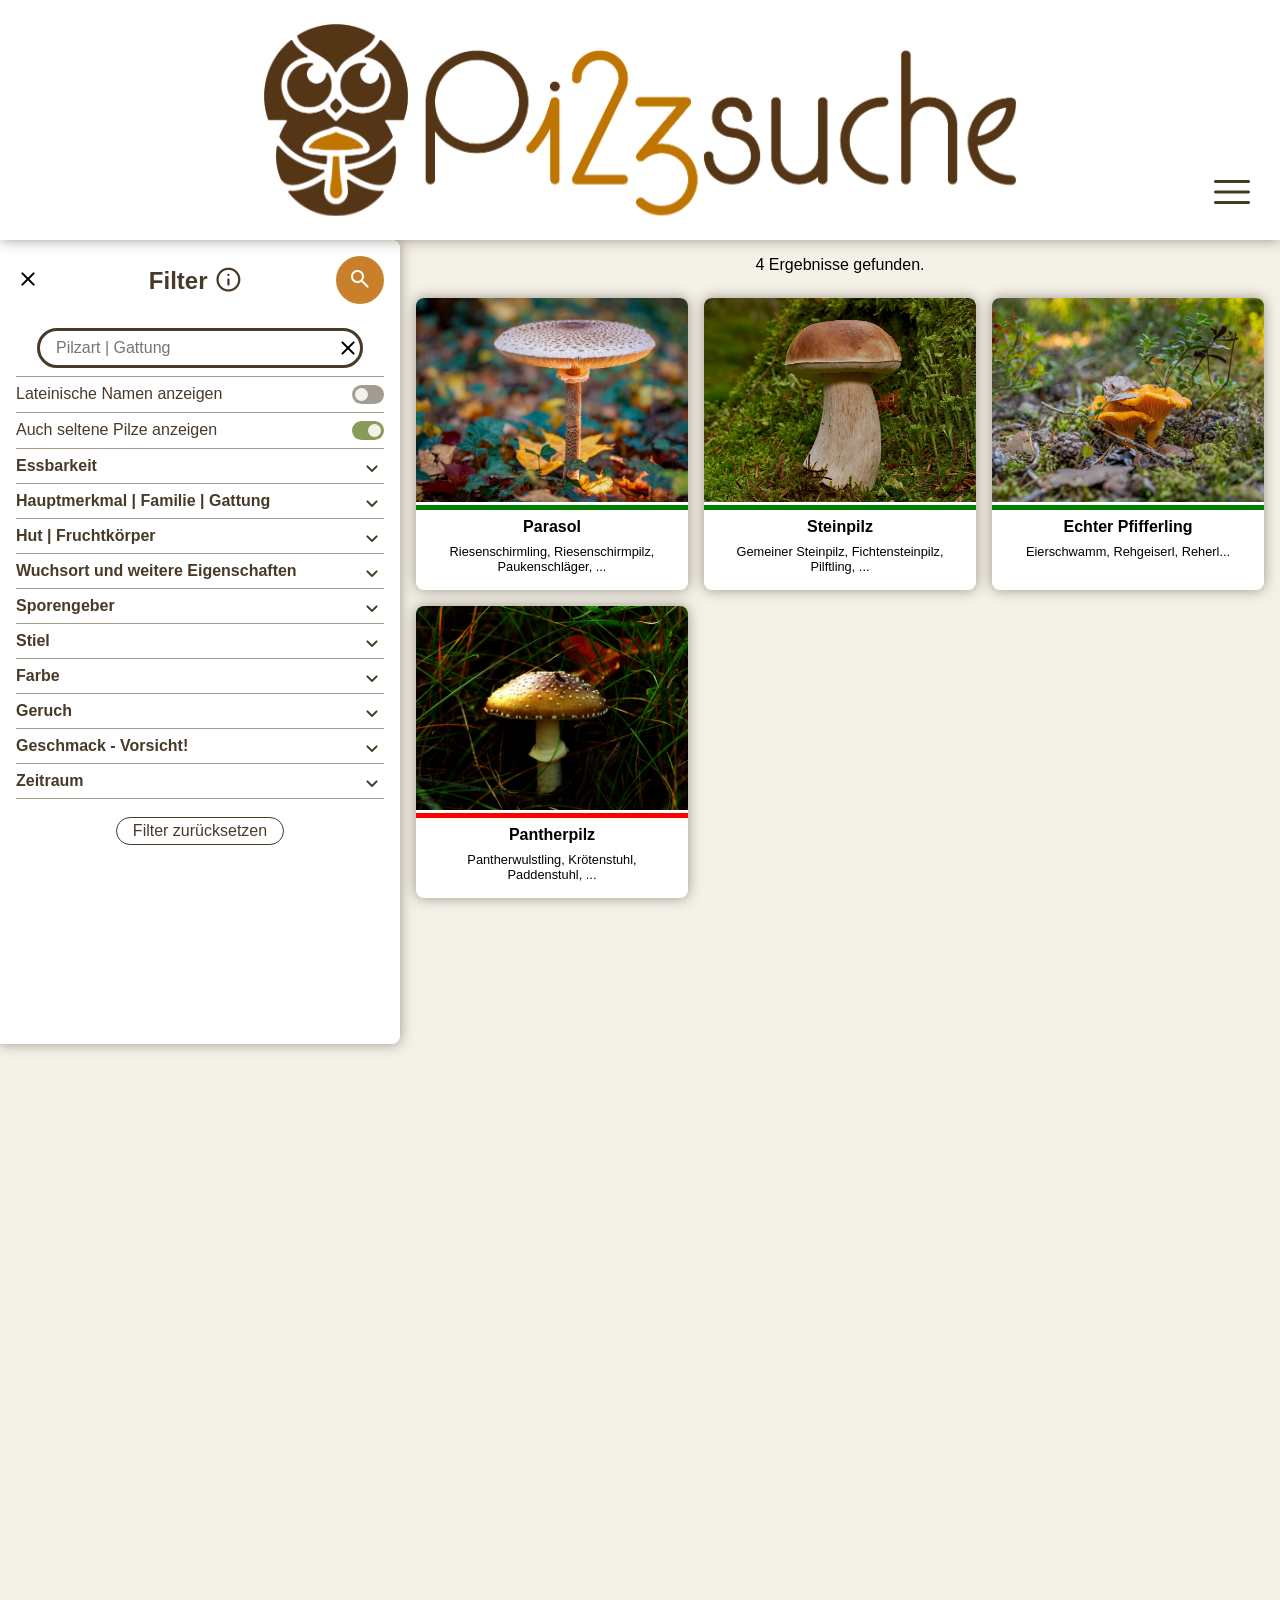
==== commit 112354d4: "Filter-Popup: Color change of headlines and collapsing while resetting works now. Popup now automati" ====
--- a/index.html
+++ b/index.html
@@ -1091,13 +1091,13 @@
 
 <!-- #region results -->
         <div id="result-wrapper">
-            <p id="search-information">Die Pilze werden gesammelt.</p>
+            <p id="search-information">4 Ergebnisse gefunden.</p>
             
             <div id="results"> 
                 <div class="mushroom">
                     <img src="assets/images/parasol.jpg">
                     <hr class="edible">
-                    <p class="name">Parasole</p>
+                    <p class="name">Parasol</p>
                     <p class="synonyms">Riesenschirmling, Riesenschirmpilz, Paukenschläger, ...</p>
                 </div>
                 <div class="mushroom">
--- a/styles.css
+++ b/styles.css
@@ -405,6 +405,10 @@
     margin-right: 1rem;
 }
 
+#close-filter .material-symbols-rounded {
+    color: inherit;
+}
+
 #apply-filter {
     background-color: var(--c-accent);
     color: var(--c-main);
@@ -458,6 +462,7 @@
 
 .searchbar .material-symbols-rounded {
     font-size: 1.5rem;
+    color: inherit;
 }
 /* #endregion */
 
@@ -535,7 +540,15 @@
     grid-template-rows: min-content 1fr;
 }
 
-.filter-drop-down:has(.filter-toggle-input:checked) {
+.filter-drop-down:has(.filter-toggle-input:checked) { /* change color of headline if filter is used */
+    color: var(--c-accent-neutral);
+}
+
+.filter-drop-down:has(#size-slider-track.in-use) { /* change color of headline if filter is used */
+    color: var(--c-accent-neutral);
+}
+
+.filter-drop-down:has(.month.to) { /* change color of headline if filter is used */
     color: var(--c-accent-neutral);
 }
 
@@ -789,6 +802,7 @@
     grid-template-columns: 1fr 2fr;
     gap: 1.2rem var(--gap-m);
     align-items: center;
+    color: var(--c-contrast-muted);
 }
 
 .color-palette {
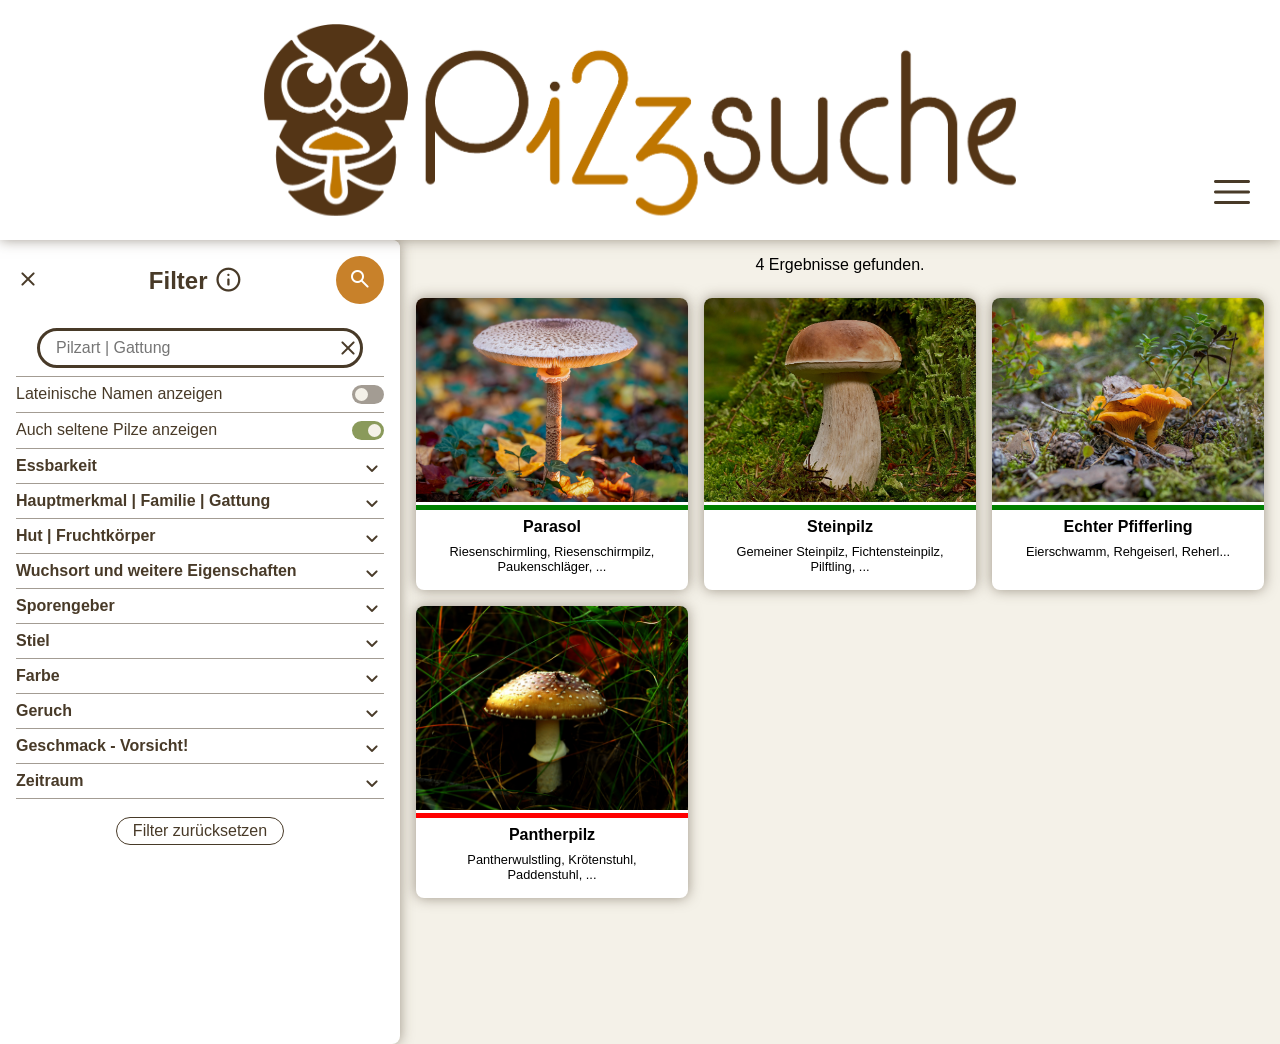
==== commit efb09e08: "Mushroom profile was added" ====
--- a/index.html
+++ b/index.html
@@ -7,7 +7,7 @@
    <meta name="Suchplattform für Pilze" content="Identifiziere heimische Pilzarten anhand ihrer Beschreibung und Bilder">
    <title>Pilzsuche</title>
    <link rel="icon" href="assets/icons/logo-simpel.png">
-   <link rel="stylesheet" href="https://fonts.googleapis.com/css2?family=Material+Symbols+Rounded&icon_names=arrow_back_ios,close,groups,info,keyboard_arrow_down,menu,search,tune" />
+   <link rel="stylesheet" href="https://fonts.googleapis.com/css2?family=Material+Symbols+Rounded&icon_names=arrow_back_ios,close,groups,info,keyboard_arrow_down,menu,search,single_arrow,tune" />
    <link rel="stylesheet" href="styles.css">
 </head>
 <!-- #endregion -->
@@ -50,1076 +50,1178 @@
 <!-- #endregion -->
 
 <!-- #region filter-popup -->
-    <main id="main-content"> 
+    <main id="content"> 
         
-        <aside id="filter-popup"> 
-            <button id="desktop-filter-button">
-                <span class="material-symbols-rounded" type="button" aria-label="Filter">tune</span>
-            </button>
-                            
-            <div class="filter-headline">
-                <button id="close-filter" type="button" aria-label="Filter schließen">
-                    <span class="material-symbols-rounded">close</span>
+        <section id="mushroom-search">
+            <aside id="filter-popup"> 
+                <button id="desktop-filter-button">
+                    <span class="material-symbols-rounded" type="button" aria-label="Filter">tune</span>
                 </button>
-                <p>Filter
-                    <a id="link-filter-info" href="info.html" target="_blank">
-                        <span class="material-symbols-rounded">info</span>
-                    </a>
-                </p>
-                <button id="apply-filter" type="button" aria-label="Filter anwenden">
-                    <span class="material-symbols-rounded">search</span>
-                </button>
-            </div>
-
-            <section class="filter-criteria">
-                <div class="searchbar">
-                    <input  id="search-input" type="text" placeholder="Pilzart | Gattung">
-                    <button id="delete-input" type="button" aria-label="löschen">
+                                
+                <div class="filter-headline">
+                    <button id="close-filter" type="button" aria-label="Filter schließen">
                         <span class="material-symbols-rounded">close</span>
                     </button>
-                </div>
-
-                <label class="filter-line">
-                    <p>Lateinische Namen anzeigen</p>
-                    <div class="switch" id="latin-switch">
-                        <input 
-                            type="checkbox" 
-                            class="filter-toggle-input"
-                            data-filter="latein"
-                            data-value="true">
-                        <span class="slider"></span>
-                    </div>
-                </label>
-
-                <label class="filter-line">
-                    <p>Auch seltene Pilze anzeigen</p>
-                    <div class="switch" id="rare-switch">
-                        <input 
-                            type="checkbox" checked 
-                            class="filter-toggle-input"
-                            data-filter="selten"
-                            data-value="true">
-                        <span class="slider"></span>
-                    </div>
-                </label>
-
-                <div class="filter-drop-down">
-                    <label class="drop-down-title">
-                        <p>Essbarkeit</p>
-                        <input 
-                            class ="drop-down-input" type="checkbox">
-                        <span class="material-symbols-rounded">keyboard_arrow_down</span>
+                    <p>Filter
+                        <a id="link-filter-info" href="info.html" target="_blank">
+                            <span class="material-symbols-rounded">info</span>
+                        </a>
+                    </p>
+                    <button id="apply-filter" type="button" aria-label="Filter anwenden">
+                        <span class="material-symbols-rounded">search</span>
+                    </button>
+                </div>
+
+                <section class="filter-criteria">
+                    <div class="searchbar">
+                        <input  id="search-input" type="text" placeholder="Pilzart | Gattung">
+                        <button id="delete-input" type="button" aria-label="löschen">
+                            <span class="material-symbols-rounded">close</span>
+                        </button>
+                    </div>
+
+                    <label class="filter-line">
+                        <p>Lateinische Namen anzeigen</p>
+                        <div class="switch" id="latin-switch">
+                            <input 
+                                type="checkbox" 
+                                class="filter-toggle-input"
+                                data-filter="latein"
+                                data-value="true">
+                            <span class="slider"></span>
+                        </div>
                     </label>
-                    <div class="drop-down-content-wrapper">
-                        <div class="drop-down-content-grid">
-                            <label class="picture-toggle">
-                                <input 
-                                    type="checkbox"
-                                    class="filter-toggle-input"
-                                    data-filter="speisewert"
-                                    data-value="hervorragend">
-                                <img class="picture-toggle-pic" src="assets/icons/essen-gut.png" title="Hervorragender Speisepilz">
-                            </label>
-                            <label class="picture-toggle">
-                                <input 
-                                    type="checkbox"
-                                    class="filter-toggle-input"
-                                    data-filter="speisewert"
-                                    data-value="essbar">
-                                <img class="picture-toggle-pic" src="assets/icons/essen-essbar.png" title="Essbar">
-                            </label>
-                            <label class="picture-toggle">
-                                <input 
-                                    type="checkbox"
-                                    class="filter-toggle-input"
-                                    data-filter="speisewert"
-                                    data-value="ungeniessbar">
-                                <img class="picture-toggle-pic" src="assets/icons/essen-ungeniessbar.png" title="Ungenießbar">
-                            </label>
-                            <label class="picture-toggle">
-                                <input 
-                                    type="checkbox"
-                                    class="filter-toggle-input"
-                                    data-filter="speisewert"
-                                    data-value="giftig">
-                                <img class="picture-toggle-pic" src="assets/icons/essen-giftig.png" title="Giftig">
-                            </label>
-                            <label class="picture-toggle">
-                                <input 
-                                    type="checkbox"
-                                    class="filter-toggle-input"
-                                    data-filter="speisewert"
-                                    data-value="toedlich">
-                                <img class="picture-toggle-pic" src="assets/icons/essen-toedlich.png" title="Tödlich giftig!">
-                            </label>
+
+                    <label class="filter-line">
+                        <p>Auch seltene Pilze anzeigen</p>
+                        <div class="switch" id="rare-switch">
+                            <input 
+                                type="checkbox" checked 
+                                class="filter-toggle-input"
+                                data-filter="selten"
+                                data-value="true">
+                            <span class="slider"></span>
                         </div>
-                    </div>
-                </div>
-
-                <div class="filter-drop-down">
-                    <label class="drop-down-title">
-                        <p>Hauptmerkmal | Familie | Gattung</p>
-                        <input class ="drop-down-input" type="checkbox">
-                        <span class="material-symbols-rounded">keyboard_arrow_down</span>
                     </label>
-                    <div class="drop-down-content-wrapper">
-                        <div class="drop-down-content-grid">
-                            <label class="picture-toggle">
-                                <input 
-                                    type="checkbox"
-                                    class="filter-toggle-input"
-                                    data-filter="gattung"
-                                    data-value="roehren">
-                                <img class="picture-toggle-pic" src="assets/icons/gattung-roehren.png" title="Röhrenpilze, Porenpilze, porlingsähnliche Pilze">
-                            </label>
-                            <label class="picture-toggle">
-                                <input 
-                                    type="checkbox"
-                                    class="filter-toggle-input"
-                                    data-filter="gattung"
-                                    data-value="lamellen">
-                                <img class="picture-toggle-pic" src="assets/icons/gattung-lamellen.png" title="Lamellenpilze, Blätterpilze, Leistenpilze">
-                            </label>
-                            <label class="picture-toggle">
-                                <input 
-                                    type="checkbox"
-                                    class="filter-toggle-input"
-                                    data-filter="gattung"
-                                    data-value="stacheln">
-                                <img class="picture-toggle-pic" src="assets/icons/gattung-stacheln.png" title="Pilz hat Stacheln, Stoppeln, hervortretende Erhebungen">
-                            </label>
-                            <label class="picture-toggle">
-                                <input 
-                                    type="checkbox"
-                                    class="filter-toggle-input"
-                                    data-filter="gattung"
-                                    data-value="kugel">
-                                <img class="picture-toggle-pic" src="assets/icons/gattung-kugel.png" title="Kugelartige und halbkugelartige Pilze (z.B. Bovisten, Becherlinge, Hexeneier)">
-                            </label>
-                            <label class="picture-toggle">
-                                <input 
-                                    type="checkbox"
-                                    class="filter-toggle-input"
-                                    data-filter="gattung"
-                                    data-value="keule">
-                                <img class="picture-toggle-pic" src="assets/icons/gattung-keule.png" title="Pilz ist keulen-, zungen- oder korallenartig">
-                            </label>
-                            <label class="picture-toggle">
-                                <input 
-                                    type="checkbox"
-                                    class="filter-toggle-input"
-                                    data-filter="gattung"
-                                    data-value="weich">
-                                <img class="picture-toggle-pic" src="assets/icons/gattung-weich.png" title="Pilz ist gallertartig oder sehr weich">
-                            </label>
-                            <label class="picture-toggle">
-                                <input 
-                                    type="checkbox"
-                                    class="filter-toggle-input"
-                                    data-filter="gattung"
-                                    data-value="flechte">
-                                <img class="picture-toggle-pic" src="assets/icons/gattung-flechte.png" title="Alle Flechten (Lichten)">
-                            </label>
-                            <label class="picture-toggle">
-                                <input 
-                                    type="checkbox"
-                                    class="filter-toggle-input"
-                                    data-filter="gattung"
-                                    data-value="sonstiges">
-                                <img class="picture-toggle-pic" src="assets/icons/gattung-sonstiges.png" title="Sonstige Pilze wie Rindenpilze, Schichtpilze, ... sowie pilzähnliche Pflanzen">
-                            </label>
+
+                    <div class="filter-drop-down">
+                        <label class="drop-down-title">
+                            <p>Essbarkeit</p>
+                            <input 
+                                class ="drop-down-input" type="checkbox">
+                            <span class="material-symbols-rounded">keyboard_arrow_down</span>
+                        </label>
+                        <div class="drop-down-content-wrapper">
+                            <div class="drop-down-content-grid">
+                                <label class="picture-toggle">
+                                    <input 
+                                        type="checkbox"
+                                        class="filter-toggle-input"
+                                        data-filter="speisewert"
+                                        data-value="hervorragend">
+                                    <img class="picture-toggle-pic" src="assets/icons/essen-gut.png" title="Hervorragender Speisepilz">
+                                </label>
+                                <label class="picture-toggle">
+                                    <input 
+                                        type="checkbox"
+                                        class="filter-toggle-input"
+                                        data-filter="speisewert"
+                                        data-value="essbar">
+                                    <img class="picture-toggle-pic" src="assets/icons/essen-essbar.png" title="Essbar">
+                                </label>
+                                <label class="picture-toggle">
+                                    <input 
+                                        type="checkbox"
+                                        class="filter-toggle-input"
+                                        data-filter="speisewert"
+                                        data-value="ungeniessbar">
+                                    <img class="picture-toggle-pic" src="assets/icons/essen-ungeniessbar.png" title="Ungenießbar">
+                                </label>
+                                <label class="picture-toggle">
+                                    <input 
+                                        type="checkbox"
+                                        class="filter-toggle-input"
+                                        data-filter="speisewert"
+                                        data-value="giftig">
+                                    <img class="picture-toggle-pic" src="assets/icons/essen-giftig.png" title="Giftig">
+                                </label>
+                                <label class="picture-toggle">
+                                    <input 
+                                        type="checkbox"
+                                        class="filter-toggle-input"
+                                        data-filter="speisewert"
+                                        data-value="toedlich">
+                                    <img class="picture-toggle-pic" src="assets/icons/essen-toedlich.png" title="Tödlich giftig!">
+                                </label>
+                            </div>
                         </div>
                     </div>
-                </div>
-
-                <div class="filter-drop-down">
-                    <label class="drop-down-title">
-                        <p>Hut | Fruchtkörper</p>
-                        <input class ="drop-down-input" type="checkbox">
-                        <span class="material-symbols-rounded">keyboard_arrow_down</span>
-                    </label>
-                    <div class="drop-down-content-wrapper">
-                        <div class="drop-down-content-rows">
+
+                    <div class="filter-drop-down">
+                        <label class="drop-down-title">
+                            <p>Hauptmerkmal | Familie | Gattung</p>
+                            <input class ="drop-down-input" type="checkbox">
+                            <span class="material-symbols-rounded">keyboard_arrow_down</span>
+                        </label>
+                        <div class="drop-down-content-wrapper">
                             <div class="drop-down-content-grid">
                                 <label class="picture-toggle">
                                     <input 
                                         type="checkbox"
                                         class="filter-toggle-input"
-                                        data-filter="hut"
-                                        data-value="trichter">
-                                    <img class="picture-toggle-pic" src="assets/icons/hut-trichter.png" title="Der Fruchtkörper ist trichterförmig, vertieft, eingedellt, genabelt">
-                                </label>
-                                <label class="picture-toggle">
-                                    <input 
-                                        type="checkbox"
-                                        class="filter-toggle-input"
-                                        data-filter="hut"
-                                        data-value="buckel">
-                                    <img class="picture-toggle-pic" src="assets/icons/hut-buckel.png" title="Der Fruchtkörper ist spitzkegelig, buckelig">
-                                </label>
-                                <label class="picture-toggle">
-                                    <input 
-                                        type="checkbox"
-                                        class="filter-toggle-input"
-                                        data-filter="hut"
-                                        data-value="schirm">
-                                    <img class="picture-toggle-pic" src="assets/icons/hut-schirm.png" title="Der Fruchtkörper ist schirmförmig, flach">
-                                </label>
-                                <label class="picture-toggle">
-                                    <input 
-                                        type="checkbox"
-                                        class="filter-toggle-input"
-                                        data-filter="hut"
-                                        data-value="halbkugel">
-                                    <img class="picture-toggle-pic" src="assets/icons/hut-halbkugel.png" title="Der Fruchtkörper ist halbkugelig oder hat eine sonstige Hutform">
-                                </label>
-                                <label class="picture-toggle">
-                                    <input 
-                                        type="checkbox"
-                                        class="filter-toggle-input"
-                                        data-filter="hut"
-                                        data-value="gerieft">
-                                    <img class="picture-toggle-pic" src="assets/icons/hut-gerieft.png" title="Der Fruchtkörper ist gerieft, gestreift, gerillt oder auch rissig">
+                                        data-filter="gattung"
+                                        data-value="roehren">
+                                    <img class="picture-toggle-pic" src="assets/icons/gattung-roehren.png" title="Röhrenpilze, Porenpilze, porlingsähnliche Pilze">
+                                </label>
+                                <label class="picture-toggle">
+                                    <input 
+                                        type="checkbox"
+                                        class="filter-toggle-input"
+                                        data-filter="gattung"
+                                        data-value="lamellen">
+                                    <img class="picture-toggle-pic" src="assets/icons/gattung-lamellen.png" title="Lamellenpilze, Blätterpilze, Leistenpilze">
+                                </label>
+                                <label class="picture-toggle">
+                                    <input 
+                                        type="checkbox"
+                                        class="filter-toggle-input"
+                                        data-filter="gattung"
+                                        data-value="stacheln">
+                                    <img class="picture-toggle-pic" src="assets/icons/gattung-stacheln.png" title="Pilz hat Stacheln, Stoppeln, hervortretende Erhebungen">
+                                </label>
+                                <label class="picture-toggle">
+                                    <input 
+                                        type="checkbox"
+                                        class="filter-toggle-input"
+                                        data-filter="gattung"
+                                        data-value="kugel">
+                                    <img class="picture-toggle-pic" src="assets/icons/gattung-kugel.png" title="Kugelartige und halbkugelartige Pilze (z.B. Bovisten, Becherlinge, Hexeneier)">
+                                </label>
+                                <label class="picture-toggle">
+                                    <input 
+                                        type="checkbox"
+                                        class="filter-toggle-input"
+                                        data-filter="gattung"
+                                        data-value="keule">
+                                    <img class="picture-toggle-pic" src="assets/icons/gattung-keule.png" title="Pilz ist keulen-, zungen- oder korallenartig">
+                                </label>
+                                <label class="picture-toggle">
+                                    <input 
+                                        type="checkbox"
+                                        class="filter-toggle-input"
+                                        data-filter="gattung"
+                                        data-value="weich">
+                                    <img class="picture-toggle-pic" src="assets/icons/gattung-weich.png" title="Pilz ist gallertartig oder sehr weich">
+                                </label>
+                                <label class="picture-toggle">
+                                    <input 
+                                        type="checkbox"
+                                        class="filter-toggle-input"
+                                        data-filter="gattung"
+                                        data-value="flechte">
+                                    <img class="picture-toggle-pic" src="assets/icons/gattung-flechte.png" title="Alle Flechten (Lichten)">
+                                </label>
+                                <label class="picture-toggle">
+                                    <input 
+                                        type="checkbox"
+                                        class="filter-toggle-input"
+                                        data-filter="gattung"
+                                        data-value="sonstiges">
+                                    <img class="picture-toggle-pic" src="assets/icons/gattung-sonstiges.png" title="Sonstige Pilze wie Rindenpilze, Schichtpilze, ... sowie pilzähnliche Pflanzen">
                                 </label>
                             </div>
-                            <div class="mushroom-size-line">
-                                <p>Durchmesser:</p>
-                                <p id="mushroom-size">alle Werte</p>
-                                <div id="mushroom-size-slider">
-                                    <div id="size-slider-track">
-                                        <div id="size-slider-from"></div>
-                                        <div id="size-slider-to"></div> 
+                        </div>
+                    </div>
+
+                    <div class="filter-drop-down">
+                        <label class="drop-down-title">
+                            <p>Hut | Fruchtkörper</p>
+                            <input class ="drop-down-input" type="checkbox">
+                            <span class="material-symbols-rounded">keyboard_arrow_down</span>
+                        </label>
+                        <div class="drop-down-content-wrapper">
+                            <div class="drop-down-content-rows">
+                                <div class="drop-down-content-grid">
+                                    <label class="picture-toggle">
+                                        <input 
+                                            type="checkbox"
+                                            class="filter-toggle-input"
+                                            data-filter="hut"
+                                            data-value="trichter">
+                                        <img class="picture-toggle-pic" src="assets/icons/hut-trichter.png" title="Der Fruchtkörper ist trichterförmig, vertieft, eingedellt, genabelt">
+                                    </label>
+                                    <label class="picture-toggle">
+                                        <input 
+                                            type="checkbox"
+                                            class="filter-toggle-input"
+                                            data-filter="hut"
+                                            data-value="buckel">
+                                        <img class="picture-toggle-pic" src="assets/icons/hut-buckel.png" title="Der Fruchtkörper ist spitzkegelig, buckelig">
+                                    </label>
+                                    <label class="picture-toggle">
+                                        <input 
+                                            type="checkbox"
+                                            class="filter-toggle-input"
+                                            data-filter="hut"
+                                            data-value="schirm">
+                                        <img class="picture-toggle-pic" src="assets/icons/hut-schirm.png" title="Der Fruchtkörper ist schirmförmig, flach">
+                                    </label>
+                                    <label class="picture-toggle">
+                                        <input 
+                                            type="checkbox"
+                                            class="filter-toggle-input"
+                                            data-filter="hut"
+                                            data-value="halbkugel">
+                                        <img class="picture-toggle-pic" src="assets/icons/hut-halbkugel.png" title="Der Fruchtkörper ist halbkugelig oder hat eine sonstige Hutform">
+                                    </label>
+                                    <label class="picture-toggle">
+                                        <input 
+                                            type="checkbox"
+                                            class="filter-toggle-input"
+                                            data-filter="hut"
+                                            data-value="gerieft">
+                                        <img class="picture-toggle-pic" src="assets/icons/hut-gerieft.png" title="Der Fruchtkörper ist gerieft, gestreift, gerillt oder auch rissig">
+                                    </label>
+                                </div>
+                                <div class="mushroom-size-line">
+                                    <p>Durchmesser:</p>
+                                    <p id="mushroom-size">alle Werte</p>
+                                    <div id="mushroom-size-slider">
+                                        <div id="size-slider-track">
+                                            <div id="size-slider-from"></div>
+                                            <div id="size-slider-to"></div> 
+                                        </div>
                                     </div>
                                 </div>
                             </div>
                         </div>
                     </div>
-                </div>
-
-                <div class="filter-drop-down">
-                    <label class="drop-down-title">
-                        <p>Wuchsort und weitere Eigenschaften</p>
-                        <input class ="drop-down-input" type="checkbox">
-                        <span class="material-symbols-rounded">keyboard_arrow_down</span>
-                    </label>
-                    <div class="drop-down-content-wrapper">
-                        <div class="drop-down-content-grid">
-                            <label class="picture-toggle">
-                                <input 
-                                    type="checkbox"
-                                    class="filter-toggle-input"
-                                    data-filter="weiteres"
-                                    data-value="holz">
-                                <img class="picture-toggle-pic" src="assets/icons/weiteres-holz.png" title="Pilz wächst auf Holz, Pflanzen oder toten Tieren">
-                            </label>
-                            <label class="picture-toggle">
-                                <input 
-                                    type="checkbox"
-                                    class="filter-toggle-input"
-                                    data-filter="weiteres"
-                                    data-value="erde">
-                                <img class="picture-toggle-pic" src="assets/icons/weiteres-erde.png" title="Pilz wächst auf Erde, Boden oder Humus">
-                            </label>
-                            <label class="picture-toggle">
-                                <input 
-                                    type="checkbox"
-                                    class="filter-toggle-input"
-                                    data-filter="weiteres"
-                                    data-value="gras">
-                                <img class="picture-toggle-pic" src="assets/icons/weiteres-gras.png" title="Pilz wächst auf der Wiese, im Rasen, im Park oder Garten">
-                            </label>
-                            <label class="picture-toggle">
-                                <input 
-                                    type="checkbox"
-                                    class="filter-toggle-input"
-                                    data-filter="weiteres"
-                                    data-value="bueschel">
-                                <img class="picture-toggle-pic" src="assets/icons/weiteres-bueschel.png" title="Pilz wächst büschelig - vorsichtig verwenden">
-                            </label>
-                            <label class="picture-toggle">
-                                <input 
-                                    type="checkbox"
-                                    class="filter-toggle-input"
-                                    data-filter="weiteres"
-                                    data-value="hart">
-                                <img class="picture-toggle-pic" src="assets/icons/weiteres-hart.png" title="Pilz ist hart, holzig oder sehr zäh. Bei Flechten: wachsen auf Gestein oder Felsen">
-                            </label>
-                            <label class="picture-toggle">
-                                <input 
-                                    type="checkbox"
-                                    class="filter-toggle-input"
-                                    data-filter="weiteres"
-                                    data-value="hygrophan">
-                                <img class="picture-toggle-pic" src="assets/icons/weiteres-hygrophan.png" title="Fruchtkörper ist ausbleichend (hygrophan)">
-                            </label>
-                            <label class="picture-toggle">
-                                <input 
-                                    type="checkbox"
-                                    class="filter-toggle-input"
-                                    data-filter="weiteres"
-                                    data-value="schmierig">
-                                <img class="picture-toggle-pic" src="assets/icons/weiteres-schmierig.png" title="Fruchtkörper ist schmierig">
-                            </label>
-                            <label class="picture-toggle">
-                                <input 
-                                    type="checkbox"
-                                    class="filter-toggle-input"
-                                    data-filter="weiteres"
-                                    data-value="wurzel">
-                                <img class="picture-toggle-pic" src="assets/icons/weiteres-wurzel.png" title="Fruchtkörper wurzelt oder ist striegelig">
-                            </label>
-                        </div>
-                    </div>
-                </div>
-
-                <div class="filter-drop-down">
-                    <label class="drop-down-title">
-                        <p>Sporengeber</p>
-                        <input class ="drop-down-input" type="checkbox">
-                        <span class="material-symbols-rounded">keyboard_arrow_down</span>
-                    </label>
-                    <div class="drop-down-content-wrapper">
-                        <div class="drop-down-content-grid">
-                            <label class="picture-toggle">
-                                <input 
-                                    type="checkbox"
-                                    class="filter-toggle-input"
-                                    data-filter="sporengeber"
-                                    data-value="angewachsen">
-                                <img class="picture-toggle-pic" src="assets/icons/sporen-angewachsen.png" title="Angewachsen">
-                            </label>
-                            <label class="picture-toggle">
-                                <input 
-                                    type="checkbox"
-                                    class="filter-toggle-input"
-                                    data-filter="sporengeber"
-                                    data-value="herablaufend">
-                                <img class="picture-toggle-pic" src="assets/icons/sporen-herablaufend.png" title="Am Stiel herablaufend">
-                            </label>
-                            <label class="picture-toggle">
-                                <input 
-                                    type="checkbox"
-                                    class="filter-toggle-input"
-                                    data-filter="sporengeber"
-                                    data-value="frei">
-                                <img class="picture-toggle-pic" src="assets/icons/sporen-frei.png" title="Frei">
-                            </label>
-                            <label class="picture-toggle">
-                                <input 
-                                    type="checkbox"
-                                    class="filter-toggle-input"
-                                    data-filter="sporengeber"
-                                    data-value="milch">
-                                <img class="picture-toggle-pic" src="assets/icons/sporen-milch.png" title="Bei Verletzung tritt milchartige klare, weiße oder rote Flüssigkeit aus">
-                            </label>
-                            <label class="picture-toggle">
-                                <input 
-                                    type="checkbox"
-                                    class="filter-toggle-input"
-                                    data-filter="sporengeber"
-                                    data-value="eng">
-                                <img class="picture-toggle-pic" src="assets/icons/sporen-eng.png" title="Lamellen stehen eng/dicht">
-                            </label>
-                            <label class="picture-toggle">
-                                <input 
-                                    type="checkbox"
-                                    class="filter-toggle-input"
-                                    data-filter="sporengeber"
-                                    data-value="gegabelt">
-                                <img class="picture-toggle-pic" src="assets/icons/sporen-gegabelt.png" title="Lamellen oder Fruchtkörper sind gegabelt oder queraderig">
-                            </label>
-                            <label class="picture-toggle">
-                                <input 
-                                    type="checkbox"
-                                    class="filter-toggle-input"
-                                    data-filter="sporengeber"
-                                    data-value="gesaegt">
-                                <img class="picture-toggle-pic" src="assets/icons/sporen-gesaegt.png" title="Lamellenschneiden sind gesägt oder wellig">
-                            </label>
-                        </div>
-                    </div>
-                </div>
-
-                <div class="filter-drop-down">
-                    <label class="drop-down-title">
-                        <p>Stiel</p>
-                        <input class ="drop-down-input" type="checkbox">
-                        <span class="material-symbols-rounded">keyboard_arrow_down</span>
-                    </label>
-                    <div class="drop-down-content-wrapper">
-                        <div class="drop-down-content-grid">
-                            <label class="picture-toggle">
-                                <input
-                                    type="checkbox"
-                                    class="filter-toggle-input"
-                                    data-filter="stiel"
-                                    data-value="ring">
-                                <img class="picture-toggle-pic" src="assets/icons/stiel-ring.png" title="Ring am Stiel, auch angedeuteter Ring durch Sporenwurf">
-                            </label>
-                            <label class="picture-toggle">
-                                <input 
-                                    type="checkbox"
-                                    class="filter-toggle-input"
-                                    data-filter="stiel"
-                                    data-value="brüchig">
-                                <img class="picture-toggle-pic" src="assets/icons/stiel-bruechig.png" title="Brüchig, querbrüchig">
-                            </label>
-                            <label class="picture-toggle">
-                                <input 
-                                    type="checkbox"
-                                    class="filter-toggle-input"
-                                    data-filter="stiel"
-                                    data-value="knolle">
-                                <img class="picture-toggle-pic" src="assets/icons/stiel-knolle.png" title="Knollig">
-                            </label>
-                            <label class="picture-toggle">
-                                <input 
-                                    type="checkbox"
-                                    class="filter-toggle-input"
-                                    data-filter="stiel"
-                                    data-value="faserig">
-                                <img class="picture-toggle-pic" src="assets/icons/stiel-faserig.png" title="Das Fleisch am Stiel ist faserig, längsfaserig">
-                            </label>
-                            <label class="picture-toggle">
-                                <input 
-                                    type="checkbox"
-                                    class="filter-toggle-input"
-                                    data-filter="stiel"
-                                    data-value="netz">
-                                <img class="picture-toggle-pic" src="assets/icons/stiel-netz.png" title="Mit Netzzeichnung">
-                            </label>
-                            <label class="picture-toggle">
-                                <input 
-                                    type="checkbox"
-                                    class="filter-toggle-input"
-                                    data-filter="stiel"
-                                    data-value="flockig">
-                                <img class="picture-toggle-pic" src="assets/icons/stiel-flockig.png" title="Flocken, Schuppen am Stiel oder auch am Hut">
-                            </label>
-                            <label class="picture-toggle">
-                                <input 
-                                    type="checkbox"
-                                    class="filter-toggle-input"
-                                    data-filter="stiel"
-                                    data-value="genattert">
-                                <img class="picture-toggle-pic" src="assets/icons/stiel-genattert.png" title="Natterung, Flecken bis hin zu Grübchen am Stiel">
-                            </label>
-                            <label class="picture-toggle">
-                                <input 
-                                    type="checkbox"
-                                    class="filter-toggle-input"
-                                    data-filter="stiel"
-                                    data-value="hohl">
-                                <img class="picture-toggle-pic" src="assets/icons/stiel-hohl.png" title="Hohler Stiel oder wattig hohler Stiel">
-                            </label>
-                        </div>
-                    </div>
-                </div>
-
-                <div class="filter-drop-down">
-                    <label class="drop-down-title">
-                        <p>Farbe</p>
-                        <input class ="drop-down-input" type="checkbox">
-                        <span class="material-symbols-rounded">keyboard_arrow_down</span>
-                    </label>
-                    <div class="drop-down-content-wrapper">
-                        <div class="drop-down-content-color">
-                            <p>Hut</p>
-                            <div class="color-palette">
-                                <label class="white">
-                                    <input 
-                                        type="checkbox"
-                                        class="filter-toggle-input"
-                                        data-filter="hutfarbe"
-                                        data-value="weiss">
-                                </label>
-                                <label class="yellow">
-                                    <input 
-                                        type="checkbox"
-                                        class="filter-toggle-input"
-                                        data-filter="hutfarbe"
-                                        data-value="gelb">
-                                </label>
-                                <label class="orange">
-                                    <input 
-                                        type="checkbox"
-                                        class="filter-toggle-input"
-                                        data-filter="hutfarbe"
-                                        data-value="orange">
-                                </label>
-                                <label class="red">
-                                    <input 
-                                        type="checkbox"
-                                        class="filter-toggle-input"
-                                        data-filter="hutfarbe"
-                                        data-value="rot">
-                                </label>
-                                <label class="brown">
-                                    <input 
-                                        type="checkbox"
-                                        class="filter-toggle-input"
-                                        data-filter="hutfarbe"
-                                        data-value="braun">
-                                </label>
-                                <label class="purple">
-                                    <input 
-                                        type="checkbox"
-                                        class="filter-toggle-input"
-                                        data-filter="hutfarbe"
-                                        data-value="lila">
-                                </label>
-                                <label class="blue">
-                                    <input 
-                                        type="checkbox"
-                                        class="filter-toggle-input"
-                                        data-filter="hutfarbe"
-                                        data-value="blau">
-                                </label>
-                                <label class="green">
-                                    <input 
-                                        type="checkbox"
-                                        class="filter-toggle-input"
-                                        data-filter="hutfarbe"
-                                        data-value="gruen">
-                                </label>
-                                <label class="grey">
-                                    <input 
-                                        type="checkbox"
-                                        class="filter-toggle-input"
-                                        data-filter="hutfarbe"
-                                        data-value="grau">
-                                </label>
-                                <label class="black">
-                                    <input 
-                                        type="checkbox"
-                                        class="filter-toggle-input"
-                                        data-filter="hutfarbe"
-                                        data-value="schwarz">
-                                </label>
-                            </div>
-                            <p>Lamellen | Röhren | Unterseite</p>
-                            <div class="color-palette">
-                                <label class="white">
-                                    <input 
-                                        type="checkbox"
-                                        class="filter-toggle-input"
-                                        data-filter="unterfarbe"
-                                        data-value="weiss">
-                                </label>
-                                <label class="yellow">
-                                    <input 
-                                        type="checkbox"
-                                        class="filter-toggle-input"
-                                        data-filter="unterfarbe"
-                                        data-value="gelb">
-                                </label>
-                                <label class="orange">
-                                    <input 
-                                        type="checkbox"
-                                        class="filter-toggle-input"
-                                        data-filter="unterfarbe"
-                                        data-value="orange">
-                                </label>
-                                <label class="red">
-                                    <input 
-                                        type="checkbox"
-                                        class="filter-toggle-input"
-                                        data-filter="unterfarbe"
-                                        data-value="rot">
-                                </label>
-                                <label class="brown">
-                                    <input 
-                                        type="checkbox"
-                                        class="filter-toggle-input"
-                                        data-filter="unterfarbe"
-                                        data-value="braun">
-                                </label>
-                                <label class="purple">
-                                    <input 
-                                        type="checkbox"
-                                        class="filter-toggle-input"
-                                        data-filter="unterfarbe"
-                                        data-value="lila">
-                                </label>
-                                <label class="blue">
-                                    <input 
-                                        type="checkbox"
-                                        class="filter-toggle-input"
-                                        data-filter="unterfarbe"
-                                        data-value="blau">
-                                </label>
-                                <label class="green">
-                                    <input 
-                                        type="checkbox"
-                                        class="filter-toggle-input"
-                                        data-filter="unterfarbe"
-                                        data-value="gruen">
-                                </label>
-                                <label class="grey">
-                                    <input 
-                                        type="checkbox"
-                                        class="filter-toggle-input"
-                                        data-filter="unterfarbe"
-                                        data-value="grau">
-                                </label>
-                                <label class="black">
-                                    <input 
-                                        type="checkbox"
-                                        class="filter-toggle-input"
-                                        data-filter="unterfarbe"
-                                        data-value="schwarz">
-                                </label>
-                            </div>
-                            <p>Stiel</p>
-                            <div class="color-palette">
-                                <label class="white">
-                                    <input 
-                                        type="checkbox"
-                                        class="filter-toggle-input"
-                                        data-filter="stielfarbe"
-                                        data-value="weiss">
-                                </label>
-                                <label class="yellow">
-                                    <input 
-                                        type="checkbox"
-                                        class="filter-toggle-input"
-                                        data-filter="stielfarbe"
-                                        data-value="gelb">
-                                </label>
-                                <label class="orange">
-                                    <input 
-                                        type="checkbox"
-                                        class="filter-toggle-input"
-                                        data-filter="stielfarbe"
-                                        data-value="orange">
-                                </label>
-                                <label class="red">
-                                    <input 
-                                        type="checkbox"
-                                        class="filter-toggle-input"
-                                        data-filter="stielfarbe"
-                                        data-value="rot">
-                                </label>
-                                <label class="brown">
-                                    <input 
-                                        type="checkbox"
-                                        class="filter-toggle-input"
-                                        data-filter="stielfarbe"
-                                        data-value="braun">
-                                </label>
-                                <label class="purple">
-                                    <input 
-                                        type="checkbox"
-                                        class="filter-toggle-input"
-                                        data-filter="stielfarbe"
-                                        data-value="lila">
-                                </label>
-                                <label class="blue">
-                                    <input 
-                                        type="checkbox"
-                                        class="filter-toggle-input"
-                                        data-filter="stielfarbe"
-                                        data-value="blau">
-                                </label>
-                                <label class="green">
-                                    <input 
-                                        type="checkbox"
-                                        class="filter-toggle-input"
-                                        data-filter="stielfarbe"
-                                        data-value="gruen">
-                                </label>
-                                <label class="grey">
-                                    <input 
-                                        type="checkbox"
-                                        class="filter-toggle-input"
-                                        data-filter="stielfarbe"
-                                        data-value="grau">
-                                </label>
-                                <label class="black">
-                                    <input 
-                                        type="checkbox"
-                                        class="filter-toggle-input"
-                                        data-filter="stielfarbe"
-                                        data-value="schwarz">
-                                </label>
-                            </div>
-                            <p>Fleisch</p>
-                            <div class="color-palette">
-                                <label class="white">
-                                    <input 
-                                        type="checkbox"
-                                        class="filter-toggle-input"
-                                        data-filter="fleischfarbe"
-                                        data-value="weiss">
-                                </label>
-                                <label class="yellow">
-                                    <input type="checkbox">
-                                </label>
-                                <label class="orange">
-                                    <input 
-                                        type="checkbox"
-                                        class="filter-toggle-input"
-                                        data-filter="fleischfarbe"
-                                        data-value="orange">
-                                </label>
-                                <label class="red">
-                                    <input 
-                                        type="checkbox"
-                                        class="filter-toggle-input"
-                                        data-filter="fleischfarbe"
-                                        data-value="rot">
-                                </label>
-                                <label class="brown">
-                                    <input 
-                                        type="checkbox"
-                                        class="filter-toggle-input"
-                                        data-filter="fleischfarbe"
-                                        data-value="braun">
-                                </label>
-                                <label class="purple">
-                                    <input 
-                                        type="checkbox"
-                                        class="filter-toggle-input"
-                                        data-filter="fleischfarbe"
-                                        data-value="lila">
-                                </label>
-                                <label class="blue">
-                                    <input 
-                                        type="checkbox"
-                                        class="filter-toggle-input"
-                                        data-filter="fleischfarbe"
-                                        data-value="blau">
-                                </label>
-                                <label class="green">
-                                    <input 
-                                        type="checkbox"
-                                        class="filter-toggle-input"
-                                        data-filter="fleischfarbe"
-                                        data-value="gruen">
-                                </label>
-                                <label class="grey">
-                                    <input 
-                                        type="checkbox"
-                                        class="filter-toggle-input"
-                                        data-filter="fleischfarbe"
-                                        data-value="grau">
-                                </label>
-                                <label class="black">
-                                    <input 
-                                        type="checkbox"
-                                        class="filter-toggle-input"
-                                        data-filter="fleischfarbe"
-                                        data-value="schwarz">
-                                </label>
-                            </div>
-                            <p>Farbänderung nach Anschnitt</p>
-                            <div class="color-palette">
-                                <label class="yellow">
-                                    <input 
-                                        type="checkbox"
-                                        class="filter-toggle-input"
-                                        data-filter="farbaenderung"
-                                        data-value="gelb">
-                                </label>
-                                <label class="red">
-                                    <input 
-                                        type="checkbox"
-                                        class="filter-toggle-input"
-                                        data-filter="farbaenderung"
-                                        data-value="rot">
-                                </label>
-                                <label class="brown">
-                                    <input 
-                                        type="checkbox"
-                                        class="filter-toggle-input"
-                                        data-filter="farbaenderung"
-                                        data-value="braun">
-                                </label>
-                                <label class="blue">
-                                    <input 
-                                        type="checkbox"
-                                        class="filter-toggle-input"
-                                        data-filter="farbaenderung"
-                                        data-value="blau">
-                                </label>
-                                <label class="green">
-                                    <input 
-                                        type="checkbox"
-                                        class="filter-toggle-input"
-                                        data-filter="farbaenderung"
-                                        data-value="gruen">
-                                </label>
-                                <label class="grey">
-                                    <input 
-                                        type="checkbox"
-                                        class="filter-toggle-input"
-                                        data-filter="farbaenderung"
-                                        data-value="grau">
-                                </label>
-                                <label class="none">
-                                    <input 
-                                        type="checkbox"
-                                        class="filter-toggle-input"
-                                        data-filter="farbaenderung"
-                                        data-value="keine">
-                                    <div class="diagonal-line"></div>
-                                </label>
-                            </div>
-                            <p>Sporenpulver</p>
-                            <div class="color-palette">
-                                <label class="white">
-                                    <input 
-                                        type="checkbox"
-                                        class="filter-toggle-input"
-                                        data-filter="sporenfarbe"
-                                        data-value="weiss">
-                                </label>
-                                <label class="yellow">
-                                    <input 
-                                        type="checkbox"
-                                        class="filter-toggle-input"
-                                        data-filter="sporenfarbe"
-                                        data-value="gelb">
-                                </label>
-                                <label class="red">
-                                    <input 
-                                        type="checkbox"
-                                        class="filter-toggle-input"
-                                        data-filter="sporenfarbe"
-                                        data-value="rot">
-                                </label>
-                                <label class="brown">
-                                    <input 
-                                        type="checkbox"
-                                        class="filter-toggle-input"
-                                        data-filter="sporenfarbe"
-                                        data-value="braun">
-                                </label>
-                                <label class="purple">
-                                    <input 
-                                        type="checkbox"
-                                        class="filter-toggle-input"
-                                        data-filter="sporenfarbe"
-                                        data-value="lila">
-                                </label>
-                                <label class="black">
-                                    <input 
-                                        type="checkbox"
-                                        class="filter-toggle-input"
-                                        data-filter="sporenfarbe"
-                                        data-value="schwarz">
+
+                    <div class="filter-drop-down">
+                        <label class="drop-down-title">
+                            <p>Wuchsort und weitere Eigenschaften</p>
+                            <input class ="drop-down-input" type="checkbox">
+                            <span class="material-symbols-rounded">keyboard_arrow_down</span>
+                        </label>
+                        <div class="drop-down-content-wrapper">
+                            <div class="drop-down-content-grid">
+                                <label class="picture-toggle">
+                                    <input 
+                                        type="checkbox"
+                                        class="filter-toggle-input"
+                                        data-filter="weiteres"
+                                        data-value="holz">
+                                    <img class="picture-toggle-pic" src="assets/icons/weiteres-holz.png" title="Pilz wächst auf Holz, Pflanzen oder toten Tieren">
+                                </label>
+                                <label class="picture-toggle">
+                                    <input 
+                                        type="checkbox"
+                                        class="filter-toggle-input"
+                                        data-filter="weiteres"
+                                        data-value="erde">
+                                    <img class="picture-toggle-pic" src="assets/icons/weiteres-erde.png" title="Pilz wächst auf Erde, Boden oder Humus">
+                                </label>
+                                <label class="picture-toggle">
+                                    <input 
+                                        type="checkbox"
+                                        class="filter-toggle-input"
+                                        data-filter="weiteres"
+                                        data-value="gras">
+                                    <img class="picture-toggle-pic" src="assets/icons/weiteres-gras.png" title="Pilz wächst auf der Wiese, im Rasen, im Park oder Garten">
+                                </label>
+                                <label class="picture-toggle">
+                                    <input 
+                                        type="checkbox"
+                                        class="filter-toggle-input"
+                                        data-filter="weiteres"
+                                        data-value="bueschel">
+                                    <img class="picture-toggle-pic" src="assets/icons/weiteres-bueschel.png" title="Pilz wächst büschelig - vorsichtig verwenden">
+                                </label>
+                                <label class="picture-toggle">
+                                    <input 
+                                        type="checkbox"
+                                        class="filter-toggle-input"
+                                        data-filter="weiteres"
+                                        data-value="hart">
+                                    <img class="picture-toggle-pic" src="assets/icons/weiteres-hart.png" title="Pilz ist hart, holzig oder sehr zäh. Bei Flechten: wachsen auf Gestein oder Felsen">
+                                </label>
+                                <label class="picture-toggle">
+                                    <input 
+                                        type="checkbox"
+                                        class="filter-toggle-input"
+                                        data-filter="weiteres"
+                                        data-value="hygrophan">
+                                    <img class="picture-toggle-pic" src="assets/icons/weiteres-hygrophan.png" title="Fruchtkörper ist ausbleichend (hygrophan)">
+                                </label>
+                                <label class="picture-toggle">
+                                    <input 
+                                        type="checkbox"
+                                        class="filter-toggle-input"
+                                        data-filter="weiteres"
+                                        data-value="schmierig">
+                                    <img class="picture-toggle-pic" src="assets/icons/weiteres-schmierig.png" title="Fruchtkörper ist schmierig">
+                                </label>
+                                <label class="picture-toggle">
+                                    <input 
+                                        type="checkbox"
+                                        class="filter-toggle-input"
+                                        data-filter="weiteres"
+                                        data-value="wurzel">
+                                    <img class="picture-toggle-pic" src="assets/icons/weiteres-wurzel.png" title="Fruchtkörper wurzelt oder ist striegelig">
                                 </label>
                             </div>
                         </div>
                     </div>
-                </div>
-
-                <div class="filter-drop-down">
-                    <label class="drop-down-title">
-                        <p>Geruch</p>
-                        <input class ="drop-down-input" type="checkbox">
-                        <span class="material-symbols-rounded">keyboard_arrow_down</span>
-                    </label>
-                    <div class="drop-down-content-wrapper">
-                        <div class="drop-down-content-words">
-                            <label class="word-toggle">
-                                <input 
-                                    type="checkbox"
-                                    class="filter-toggle-input"
-                                    data-filter="geruch"
-                                    data-value="pilzig">
-                                pilzig
-                            </label>
-                            <label class="word-toggle">
-                                <input 
-                                    type="checkbox"
-                                    class="filter-toggle-input"
-                                    data-filter="geruch"
-                                    data-value="fruchtig">
-                                fruchtig | süß
-                            </label>
-                            <label class="word-toggle">
-                                <input 
-                                    type="checkbox"
-                                    class="filter-toggle-input"
-                                    data-filter="geruch"
-                                    data-value="anis">
-                                Anis
-                            </label>
-                            <label class="word-toggle">
-                                <input 
-                                    type="checkbox"
-                                    class="filter-toggle-input"
-                                    data-filter="geruch"
-                                    data-value="erdig">
-                                erdig
-                            </label>
-                            <label class="word-toggle">
-                                <input 
-                                    type="checkbox"
-                                    class="filter-toggle-input"
-                                    data-filter="geruch"
-                                    data-value="rettich">
-                                Rettich
-                            </label>
-                            <label class="word-toggle">
-                                <input 
-                                    type="checkbox"
-                                    class="filter-toggle-input"
-                                    data-filter="geruch"
-                                    data-value="marzipan">
-                                Marzipan
-                            </label>
-                            <label class="word-toggle">
-                                <input 
-                                    type="checkbox"
-                                    class="filter-toggle-input"
-                                    data-filter="geruch"
-                                    data-value="faulig">
-                                faulig
-                            </label>
-                            <label class="word-toggle">
-                                <input 
-                                    type="checkbox"
-                                    class="filter-toggle-input"
-                                    data-filter="geruch"
-                                    data-value="hering">
-                                Hering
-                            </label>
-                            <label class="word-toggle">
-                                <input 
-                                    type="checkbox"
-                                    class="filter-toggle-input"
-                                    data-filter="geruch"
-                                    data-value="parfuemiert">
-                                parfümiert
-                            </label>
+
+                    <div class="filter-drop-down">
+                        <label class="drop-down-title">
+                            <p>Sporengeber</p>
+                            <input class ="drop-down-input" type="checkbox">
+                            <span class="material-symbols-rounded">keyboard_arrow_down</span>
+                        </label>
+                        <div class="drop-down-content-wrapper">
+                            <div class="drop-down-content-grid">
+                                <label class="picture-toggle">
+                                    <input 
+                                        type="checkbox"
+                                        class="filter-toggle-input"
+                                        data-filter="sporengeber"
+                                        data-value="angewachsen">
+                                    <img class="picture-toggle-pic" src="assets/icons/sporen-angewachsen.png" title="Angewachsen">
+                                </label>
+                                <label class="picture-toggle">
+                                    <input 
+                                        type="checkbox"
+                                        class="filter-toggle-input"
+                                        data-filter="sporengeber"
+                                        data-value="herablaufend">
+                                    <img class="picture-toggle-pic" src="assets/icons/sporen-herablaufend.png" title="Am Stiel herablaufend">
+                                </label>
+                                <label class="picture-toggle">
+                                    <input 
+                                        type="checkbox"
+                                        class="filter-toggle-input"
+                                        data-filter="sporengeber"
+                                        data-value="frei">
+                                    <img class="picture-toggle-pic" src="assets/icons/sporen-frei.png" title="Frei">
+                                </label>
+                                <label class="picture-toggle">
+                                    <input 
+                                        type="checkbox"
+                                        class="filter-toggle-input"
+                                        data-filter="sporengeber"
+                                        data-value="milch">
+                                    <img class="picture-toggle-pic" src="assets/icons/sporen-milch.png" title="Bei Verletzung tritt milchartige klare, weiße oder rote Flüssigkeit aus">
+                                </label>
+                                <label class="picture-toggle">
+                                    <input 
+                                        type="checkbox"
+                                        class="filter-toggle-input"
+                                        data-filter="sporengeber"
+                                        data-value="eng">
+                                    <img class="picture-toggle-pic" src="assets/icons/sporen-eng.png" title="Lamellen stehen eng/dicht">
+                                </label>
+                                <label class="picture-toggle">
+                                    <input 
+                                        type="checkbox"
+                                        class="filter-toggle-input"
+                                        data-filter="sporengeber"
+                                        data-value="gegabelt">
+                                    <img class="picture-toggle-pic" src="assets/icons/sporen-gegabelt.png" title="Lamellen oder Fruchtkörper sind gegabelt oder queraderig">
+                                </label>
+                                <label class="picture-toggle">
+                                    <input 
+                                        type="checkbox"
+                                        class="filter-toggle-input"
+                                        data-filter="sporengeber"
+                                        data-value="gesaegt">
+                                    <img class="picture-toggle-pic" src="assets/icons/sporen-gesaegt.png" title="Lamellenschneiden sind gesägt oder wellig">
+                                </label>
+                            </div>
                         </div>
                     </div>
-                </div>
-
-                <div class="filter-drop-down">
-                    <label class="drop-down-title">
-                        <p>Geschmack - Vorsicht!</p>
-                        <input class ="drop-down-input" type="checkbox">
-                        <span class="material-symbols-rounded">keyboard_arrow_down</span>
-                    </label>
-                    <div class="drop-down-content-wrapper">
-                        <div class="drop-down-content-words">
-                            <label class="word-toggle">
-                                <input 
-                                    type="checkbox"
-                                    class="filter-toggle-input"
-                                    data-filter="geschmack"
-                                    data-value="mild">
-                                mild
-                            </label>
-                            <label class="word-toggle">
-                                <input 
-                                    type="checkbox"
-                                    class="filter-toggle-input"
-                                    data-filter="geschmack"
-                                    data-value="bitter">
-                                bitter
-                            </label>
-                            <label class="word-toggle">
-                                <input 
-                                    type="checkbox"
-                                    class="filter-toggle-input"
-                                    data-filter="geschmack"
-                                    data-value="scharf">
-                                scharf
-                            </label>
-                            <label class="word-toggle">
-                                <input 
-                                    type="checkbox"
-                                    class="filter-toggle-input"
-                                    data-filter="geschmack"
-                                    data-value="pilzig">
-                                pilzig
-                            </label>
-                            <label class="word-toggle">
-                                <input 
-                                    type="checkbox"
-                                    class="filter-toggle-input"
-                                    data-filter="geschmack"
-                                    data-value="mehlig">
-                                mehlig
-                            </label>
+
+                    <div class="filter-drop-down">
+                        <label class="drop-down-title">
+                            <p>Stiel</p>
+                            <input class ="drop-down-input" type="checkbox">
+                            <span class="material-symbols-rounded">keyboard_arrow_down</span>
+                        </label>
+                        <div class="drop-down-content-wrapper">
+                            <div class="drop-down-content-grid">
+                                <label class="picture-toggle">
+                                    <input
+                                        type="checkbox"
+                                        class="filter-toggle-input"
+                                        data-filter="stiel"
+                                        data-value="ring">
+                                    <img class="picture-toggle-pic" src="assets/icons/stiel-ring.png" title="Ring am Stiel, auch angedeuteter Ring durch Sporenwurf">
+                                </label>
+                                <label class="picture-toggle">
+                                    <input 
+                                        type="checkbox"
+                                        class="filter-toggle-input"
+                                        data-filter="stiel"
+                                        data-value="brüchig">
+                                    <img class="picture-toggle-pic" src="assets/icons/stiel-bruechig.png" title="Brüchig, querbrüchig">
+                                </label>
+                                <label class="picture-toggle">
+                                    <input 
+                                        type="checkbox"
+                                        class="filter-toggle-input"
+                                        data-filter="stiel"
+                                        data-value="knolle">
+                                    <img class="picture-toggle-pic" src="assets/icons/stiel-knolle.png" title="Knollig">
+                                </label>
+                                <label class="picture-toggle">
+                                    <input 
+                                        type="checkbox"
+                                        class="filter-toggle-input"
+                                        data-filter="stiel"
+                                        data-value="faserig">
+                                    <img class="picture-toggle-pic" src="assets/icons/stiel-faserig.png" title="Das Fleisch am Stiel ist faserig, längsfaserig">
+                                </label>
+                                <label class="picture-toggle">
+                                    <input 
+                                        type="checkbox"
+                                        class="filter-toggle-input"
+                                        data-filter="stiel"
+                                        data-value="netz">
+                                    <img class="picture-toggle-pic" src="assets/icons/stiel-netz.png" title="Mit Netzzeichnung">
+                                </label>
+                                <label class="picture-toggle">
+                                    <input 
+                                        type="checkbox"
+                                        class="filter-toggle-input"
+                                        data-filter="stiel"
+                                        data-value="flockig">
+                                    <img class="picture-toggle-pic" src="assets/icons/stiel-flockig.png" title="Flocken, Schuppen am Stiel oder auch am Hut">
+                                </label>
+                                <label class="picture-toggle">
+                                    <input 
+                                        type="checkbox"
+                                        class="filter-toggle-input"
+                                        data-filter="stiel"
+                                        data-value="genattert">
+                                    <img class="picture-toggle-pic" src="assets/icons/stiel-genattert.png" title="Natterung, Flecken bis hin zu Grübchen am Stiel">
+                                </label>
+                                <label class="picture-toggle">
+                                    <input 
+                                        type="checkbox"
+                                        class="filter-toggle-input"
+                                        data-filter="stiel"
+                                        data-value="hohl">
+                                    <img class="picture-toggle-pic" src="assets/icons/stiel-hohl.png" title="Hohler Stiel oder wattig hohler Stiel">
+                                </label>
+                            </div>
                         </div>
                     </div>
-                </div>
-
-                <div class="filter-drop-down">
-                    <label class="drop-down-title">
-                        <p>Zeitraum</p>
-                        <input class ="drop-down-input" type="checkbox">
-                        <span class="material-symbols-rounded">keyboard_arrow_down</span>
-                    </label>
-                    <div class="drop-down-content-wrapper">
-                        <div class="drop-down-content-rows mushroom-months">
-                            <div id="calendar">
-                                <button type="button" class="month" data-month="1">JAN</button>
-                                <button type="button" class="month" data-month="2">FEB</button>
-                                <button type="button" class="month" data-month="3">MAR</button>
-                                <button type="button" class="month" data-month="4">APR</button>
-                                <button type="button" class="month" data-month="5">MAI</button>
-                                <button type="button" class="month" data-month="6">JUN</button>
-                                <button type="button" class="month" data-month="7">JUL</button>
-                                <button type="button" class="month" data-month="8">AUG</button>
-                                <button type="button" class="month" data-month="9">SEP</button>
-                                <button type="button" class="month" data-month="10">OKT</button>
-                                <button type="button" class="month" data-month="11">NOV</button>
-                                <button type="button" class="month" data-month="12">DEZ</button>
+
+                    <div class="filter-drop-down">
+                        <label class="drop-down-title">
+                            <p>Farbe</p>
+                            <input class ="drop-down-input" type="checkbox">
+                            <span class="material-symbols-rounded">keyboard_arrow_down</span>
+                        </label>
+                        <div class="drop-down-content-wrapper">
+                            <div class="drop-down-content-color">
+                                <p>Hut</p>
+                                <div class="color-palette">
+                                    <label class="white">
+                                        <input 
+                                            type="checkbox"
+                                            class="filter-toggle-input"
+                                            data-filter="hutfarbe"
+                                            data-value="weiss">
+                                    </label>
+                                    <label class="yellow">
+                                        <input 
+                                            type="checkbox"
+                                            class="filter-toggle-input"
+                                            data-filter="hutfarbe"
+                                            data-value="gelb">
+                                    </label>
+                                    <label class="orange">
+                                        <input 
+                                            type="checkbox"
+                                            class="filter-toggle-input"
+                                            data-filter="hutfarbe"
+                                            data-value="orange">
+                                    </label>
+                                    <label class="red">
+                                        <input 
+                                            type="checkbox"
+                                            class="filter-toggle-input"
+                                            data-filter="hutfarbe"
+                                            data-value="rot">
+                                    </label>
+                                    <label class="brown">
+                                        <input 
+                                            type="checkbox"
+                                            class="filter-toggle-input"
+                                            data-filter="hutfarbe"
+                                            data-value="braun">
+                                    </label>
+                                    <label class="purple">
+                                        <input 
+                                            type="checkbox"
+                                            class="filter-toggle-input"
+                                            data-filter="hutfarbe"
+                                            data-value="lila">
+                                    </label>
+                                    <label class="blue">
+                                        <input 
+                                            type="checkbox"
+                                            class="filter-toggle-input"
+                                            data-filter="hutfarbe"
+                                            data-value="blau">
+                                    </label>
+                                    <label class="green">
+                                        <input 
+                                            type="checkbox"
+                                            class="filter-toggle-input"
+                                            data-filter="hutfarbe"
+                                            data-value="gruen">
+                                    </label>
+                                    <label class="grey">
+                                        <input 
+                                            type="checkbox"
+                                            class="filter-toggle-input"
+                                            data-filter="hutfarbe"
+                                            data-value="grau">
+                                    </label>
+                                    <label class="black">
+                                        <input 
+                                            type="checkbox"
+                                            class="filter-toggle-input"
+                                            data-filter="hutfarbe"
+                                            data-value="schwarz">
+                                    </label>
+                                </div>
+                                <p>Lamellen | Röhren | Unterseite</p>
+                                <div class="color-palette">
+                                    <label class="white">
+                                        <input 
+                                            type="checkbox"
+                                            class="filter-toggle-input"
+                                            data-filter="unterfarbe"
+                                            data-value="weiss">
+                                    </label>
+                                    <label class="yellow">
+                                        <input 
+                                            type="checkbox"
+                                            class="filter-toggle-input"
+                                            data-filter="unterfarbe"
+                                            data-value="gelb">
+                                    </label>
+                                    <label class="orange">
+                                        <input 
+                                            type="checkbox"
+                                            class="filter-toggle-input"
+                                            data-filter="unterfarbe"
+                                            data-value="orange">
+                                    </label>
+                                    <label class="red">
+                                        <input 
+                                            type="checkbox"
+                                            class="filter-toggle-input"
+                                            data-filter="unterfarbe"
+                                            data-value="rot">
+                                    </label>
+                                    <label class="brown">
+                                        <input 
+                                            type="checkbox"
+                                            class="filter-toggle-input"
+                                            data-filter="unterfarbe"
+                                            data-value="braun">
+                                    </label>
+                                    <label class="purple">
+                                        <input 
+                                            type="checkbox"
+                                            class="filter-toggle-input"
+                                            data-filter="unterfarbe"
+                                            data-value="lila">
+                                    </label>
+                                    <label class="blue">
+                                        <input 
+                                            type="checkbox"
+                                            class="filter-toggle-input"
+                                            data-filter="unterfarbe"
+                                            data-value="blau">
+                                    </label>
+                                    <label class="green">
+                                        <input 
+                                            type="checkbox"
+                                            class="filter-toggle-input"
+                                            data-filter="unterfarbe"
+                                            data-value="gruen">
+                                    </label>
+                                    <label class="grey">
+                                        <input 
+                                            type="checkbox"
+                                            class="filter-toggle-input"
+                                            data-filter="unterfarbe"
+                                            data-value="grau">
+                                    </label>
+                                    <label class="black">
+                                        <input 
+                                            type="checkbox"
+                                            class="filter-toggle-input"
+                                            data-filter="unterfarbe"
+                                            data-value="schwarz">
+                                    </label>
+                                </div>
+                                <p>Stiel</p>
+                                <div class="color-palette">
+                                    <label class="white">
+                                        <input 
+                                            type="checkbox"
+                                            class="filter-toggle-input"
+                                            data-filter="stielfarbe"
+                                            data-value="weiss">
+                                    </label>
+                                    <label class="yellow">
+                                        <input 
+                                            type="checkbox"
+                                            class="filter-toggle-input"
+                                            data-filter="stielfarbe"
+                                            data-value="gelb">
+                                    </label>
+                                    <label class="orange">
+                                        <input 
+                                            type="checkbox"
+                                            class="filter-toggle-input"
+                                            data-filter="stielfarbe"
+                                            data-value="orange">
+                                    </label>
+                                    <label class="red">
+                                        <input 
+                                            type="checkbox"
+                                            class="filter-toggle-input"
+                                            data-filter="stielfarbe"
+                                            data-value="rot">
+                                    </label>
+                                    <label class="brown">
+                                        <input 
+                                            type="checkbox"
+                                            class="filter-toggle-input"
+                                            data-filter="stielfarbe"
+                                            data-value="braun">
+                                    </label>
+                                    <label class="purple">
+                                        <input 
+                                            type="checkbox"
+                                            class="filter-toggle-input"
+                                            data-filter="stielfarbe"
+                                            data-value="lila">
+                                    </label>
+                                    <label class="blue">
+                                        <input 
+                                            type="checkbox"
+                                            class="filter-toggle-input"
+                                            data-filter="stielfarbe"
+                                            data-value="blau">
+                                    </label>
+                                    <label class="green">
+                                        <input 
+                                            type="checkbox"
+                                            class="filter-toggle-input"
+                                            data-filter="stielfarbe"
+                                            data-value="gruen">
+                                    </label>
+                                    <label class="grey">
+                                        <input 
+                                            type="checkbox"
+                                            class="filter-toggle-input"
+                                            data-filter="stielfarbe"
+                                            data-value="grau">
+                                    </label>
+                                    <label class="black">
+                                        <input 
+                                            type="checkbox"
+                                            class="filter-toggle-input"
+                                            data-filter="stielfarbe"
+                                            data-value="schwarz">
+                                    </label>
+                                </div>
+                                <p>Fleisch</p>
+                                <div class="color-palette">
+                                    <label class="white">
+                                        <input 
+                                            type="checkbox"
+                                            class="filter-toggle-input"
+                                            data-filter="fleischfarbe"
+                                            data-value="weiss">
+                                    </label>
+                                    <label class="yellow">
+                                        <input type="checkbox">
+                                    </label>
+                                    <label class="orange">
+                                        <input 
+                                            type="checkbox"
+                                            class="filter-toggle-input"
+                                            data-filter="fleischfarbe"
+                                            data-value="orange">
+                                    </label>
+                                    <label class="red">
+                                        <input 
+                                            type="checkbox"
+                                            class="filter-toggle-input"
+                                            data-filter="fleischfarbe"
+                                            data-value="rot">
+                                    </label>
+                                    <label class="brown">
+                                        <input 
+                                            type="checkbox"
+                                            class="filter-toggle-input"
+                                            data-filter="fleischfarbe"
+                                            data-value="braun">
+                                    </label>
+                                    <label class="purple">
+                                        <input 
+                                            type="checkbox"
+                                            class="filter-toggle-input"
+                                            data-filter="fleischfarbe"
+                                            data-value="lila">
+                                    </label>
+                                    <label class="blue">
+                                        <input 
+                                            type="checkbox"
+                                            class="filter-toggle-input"
+                                            data-filter="fleischfarbe"
+                                            data-value="blau">
+                                    </label>
+                                    <label class="green">
+                                        <input 
+                                            type="checkbox"
+                                            class="filter-toggle-input"
+                                            data-filter="fleischfarbe"
+                                            data-value="gruen">
+                                    </label>
+                                    <label class="grey">
+                                        <input 
+                                            type="checkbox"
+                                            class="filter-toggle-input"
+                                            data-filter="fleischfarbe"
+                                            data-value="grau">
+                                    </label>
+                                    <label class="black">
+                                        <input 
+                                            type="checkbox"
+                                            class="filter-toggle-input"
+                                            data-filter="fleischfarbe"
+                                            data-value="schwarz">
+                                    </label>
+                                </div>
+                                <p>Farbänderung nach Anschnitt</p>
+                                <div class="color-palette">
+                                    <label class="yellow">
+                                        <input 
+                                            type="checkbox"
+                                            class="filter-toggle-input"
+                                            data-filter="farbaenderung"
+                                            data-value="gelb">
+                                    </label>
+                                    <label class="red">
+                                        <input 
+                                            type="checkbox"
+                                            class="filter-toggle-input"
+                                            data-filter="farbaenderung"
+                                            data-value="rot">
+                                    </label>
+                                    <label class="brown">
+                                        <input 
+                                            type="checkbox"
+                                            class="filter-toggle-input"
+                                            data-filter="farbaenderung"
+                                            data-value="braun">
+                                    </label>
+                                    <label class="blue">
+                                        <input 
+                                            type="checkbox"
+                                            class="filter-toggle-input"
+                                            data-filter="farbaenderung"
+                                            data-value="blau">
+                                    </label>
+                                    <label class="green">
+                                        <input 
+                                            type="checkbox"
+                                            class="filter-toggle-input"
+                                            data-filter="farbaenderung"
+                                            data-value="gruen">
+                                    </label>
+                                    <label class="grey">
+                                        <input 
+                                            type="checkbox"
+                                            class="filter-toggle-input"
+                                            data-filter="farbaenderung"
+                                            data-value="grau">
+                                    </label>
+                                    <label class="none">
+                                        <input 
+                                            type="checkbox"
+                                            class="filter-toggle-input"
+                                            data-filter="farbaenderung"
+                                            data-value="keine">
+                                        <div class="diagonal-line"></div>
+                                    </label>
+                                </div>
+                                <p>Sporenpulver</p>
+                                <div class="color-palette">
+                                    <label class="white">
+                                        <input 
+                                            type="checkbox"
+                                            class="filter-toggle-input"
+                                            data-filter="sporenfarbe"
+                                            data-value="weiss">
+                                    </label>
+                                    <label class="yellow">
+                                        <input 
+                                            type="checkbox"
+                                            class="filter-toggle-input"
+                                            data-filter="sporenfarbe"
+                                            data-value="gelb">
+                                    </label>
+                                    <label class="red">
+                                        <input 
+                                            type="checkbox"
+                                            class="filter-toggle-input"
+                                            data-filter="sporenfarbe"
+                                            data-value="rot">
+                                    </label>
+                                    <label class="brown">
+                                        <input 
+                                            type="checkbox"
+                                            class="filter-toggle-input"
+                                            data-filter="sporenfarbe"
+                                            data-value="braun">
+                                    </label>
+                                    <label class="purple">
+                                        <input 
+                                            type="checkbox"
+                                            class="filter-toggle-input"
+                                            data-filter="sporenfarbe"
+                                            data-value="lila">
+                                    </label>
+                                    <label class="black">
+                                        <input 
+                                            type="checkbox"
+                                            class="filter-toggle-input"
+                                            data-filter="sporenfarbe"
+                                            data-value="schwarz">
+                                    </label>
+                                </div>
                             </div>
-                            <button id="reset-months">Zurücksetzen</button>
                         </div>
                     </div>
-                </div>
+
+                    <div class="filter-drop-down">
+                        <label class="drop-down-title">
+                            <p>Geruch</p>
+                            <input class ="drop-down-input" type="checkbox">
+                            <span class="material-symbols-rounded">keyboard_arrow_down</span>
+                        </label>
+                        <div class="drop-down-content-wrapper">
+                            <div class="drop-down-content-words">
+                                <label class="word-toggle">
+                                    <input 
+                                        type="checkbox"
+                                        class="filter-toggle-input"
+                                        data-filter="geruch"
+                                        data-value="pilzig">
+                                    pilzig
+                                </label>
+                                <label class="word-toggle">
+                                    <input 
+                                        type="checkbox"
+                                        class="filter-toggle-input"
+                                        data-filter="geruch"
+                                        data-value="fruchtig">
+                                    fruchtig | süß
+                                </label>
+                                <label class="word-toggle">
+                                    <input 
+                                        type="checkbox"
+                                        class="filter-toggle-input"
+                                        data-filter="geruch"
+                                        data-value="anis">
+                                    Anis
+                                </label>
+                                <label class="word-toggle">
+                                    <input 
+                                        type="checkbox"
+                                        class="filter-toggle-input"
+                                        data-filter="geruch"
+                                        data-value="erdig">
+                                    erdig
+                                </label>
+                                <label class="word-toggle">
+                                    <input 
+                                        type="checkbox"
+                                        class="filter-toggle-input"
+                                        data-filter="geruch"
+                                        data-value="rettich">
+                                    Rettich
+                                </label>
+                                <label class="word-toggle">
+                                    <input 
+                                        type="checkbox"
+                                        class="filter-toggle-input"
+                                        data-filter="geruch"
+                                        data-value="marzipan">
+                                    Marzipan
+                                </label>
+                                <label class="word-toggle">
+                                    <input 
+                                        type="checkbox"
+                                        class="filter-toggle-input"
+                                        data-filter="geruch"
+                                        data-value="faulig">
+                                    faulig
+                                </label>
+                                <label class="word-toggle">
+                                    <input 
+                                        type="checkbox"
+                                        class="filter-toggle-input"
+                                        data-filter="geruch"
+                                        data-value="hering">
+                                    Hering
+                                </label>
+                                <label class="word-toggle">
+                                    <input 
+                                        type="checkbox"
+                                        class="filter-toggle-input"
+                                        data-filter="geruch"
+                                        data-value="parfuemiert">
+                                    parfümiert
+                                </label>
+                            </div>
+                        </div>
+                    </div>
+
+                    <div class="filter-drop-down">
+                        <label class="drop-down-title">
+                            <p>Geschmack - Vorsicht!</p>
+                            <input class ="drop-down-input" type="checkbox">
+                            <span class="material-symbols-rounded">keyboard_arrow_down</span>
+                        </label>
+                        <div class="drop-down-content-wrapper">
+                            <div class="drop-down-content-words">
+                                <label class="word-toggle">
+                                    <input 
+                                        type="checkbox"
+                                        class="filter-toggle-input"
+                                        data-filter="geschmack"
+                                        data-value="mild">
+                                    mild
+                                </label>
+                                <label class="word-toggle">
+                                    <input 
+                                        type="checkbox"
+                                        class="filter-toggle-input"
+                                        data-filter="geschmack"
+                                        data-value="bitter">
+                                    bitter
+                                </label>
+                                <label class="word-toggle">
+                                    <input 
+                                        type="checkbox"
+                                        class="filter-toggle-input"
+                                        data-filter="geschmack"
+                                        data-value="scharf">
+                                    scharf
+                                </label>
+                                <label class="word-toggle">
+                                    <input 
+                                        type="checkbox"
+                                        class="filter-toggle-input"
+                                        data-filter="geschmack"
+                                        data-value="pilzig">
+                                    pilzig
+                                </label>
+                                <label class="word-toggle">
+                                    <input 
+                                        type="checkbox"
+                                        class="filter-toggle-input"
+                                        data-filter="geschmack"
+                                        data-value="mehlig">
+                                    mehlig
+                                </label>
+                            </div>
+                        </div>
+                    </div>
+
+                    <div class="filter-drop-down">
+                        <label class="drop-down-title">
+                            <p>Zeitraum</p>
+                            <input class ="drop-down-input" type="checkbox">
+                            <span class="material-symbols-rounded">keyboard_arrow_down</span>
+                        </label>
+                        <div class="drop-down-content-wrapper">
+                            <div class="drop-down-content-rows mushroom-months">
+                                <div id="calendar">
+                                    <button type="button" class="month" data-month="1">JAN</button>
+                                    <button type="button" class="month" data-month="2">FEB</button>
+                                    <button type="button" class="month" data-month="3">MAR</button>
+                                    <button type="button" class="month" data-month="4">APR</button>
+                                    <button type="button" class="month" data-month="5">MAI</button>
+                                    <button type="button" class="month" data-month="6">JUN</button>
+                                    <button type="button" class="month" data-month="7">JUL</button>
+                                    <button type="button" class="month" data-month="8">AUG</button>
+                                    <button type="button" class="month" data-month="9">SEP</button>
+                                    <button type="button" class="month" data-month="10">OKT</button>
+                                    <button type="button" class="month" data-month="11">NOV</button>
+                                    <button type="button" class="month" data-month="12">DEZ</button>
+                                </div>
+                                <button id="reset-months">Zurücksetzen</button>
+                            </div>
+                        </div>
+                    </div>
+                    
+                    <div class="filter-line" id="reset-filter-line">
+                        <button id="reset-filter">Filter zurücksetzen</button>
+                    </div>
+                </section>
+            </aside>
+
+            <button id="mobile-filter-button">
+                <span class="material-symbols-rounded" type="button" aria-label="Filter">tune</span>
+            </button>
+
+<!-- #endregion -->
+
+<!-- #region results -->
+            <div id="result-wrapper">
+                <p id="search-information">4 Ergebnisse gefunden.</p>
                 
-                <div class="filter-line" id="reset-filter-line">
-                    <button id="reset-filter">Filter zurücksetzen</button>
-                </div>
-            </section>
-        </aside>
-
-        <button id="mobile-filter-button">
-            <span class="material-symbols-rounded" type="button" aria-label="Filter">tune</span>
-        </button>
-
-<!-- #endregion -->
-
-<!-- #region results -->
-        <div id="result-wrapper">
-            <p id="search-information">4 Ergebnisse gefunden.</p>
-            
-            <div id="results"> 
-                <div class="mushroom">
-                    <img src="assets/images/parasol.jpg">
-                    <hr class="edible">
-                    <p class="name">Parasol</p>
-                    <p class="synonyms">Riesenschirmling, Riesenschirmpilz, Paukenschläger, ...</p>
-                </div>
-                <div class="mushroom">
-                    <img src="assets/images/steinpilz.jpg">
-                    <hr class="edible">
-                    <p class="name">Steinpilz</p>
-                    <p class="synonyms">Gemeiner Steinpilz, Fichtensteinpilz, Pilftling, ...</p>
-                </div>
-                <div class="mushroom">
-                    <img src="assets/images/pfifferling.jpg">
-                    <hr class="edible">
-                    <p class="name">Echter Pfifferling</p>
-                    <p class="synonyms">Eierschwamm, Rehgeiserl, Reherl...</p>
-                </div>
-                <div class="mushroom">
-                    <img src="assets/images/pantherpilz.jpg">
-                    <hr class="poison">
-                    <p class="name">Pantherpilz</p>
-                    <p class="synonyms">Pantherwulstling, Krötenstuhl, Paddenstuhl, ...</p>
-                </div>           
+                <div id="results"> 
+                    <div class="mushroom">
+                        <img src="assets/images/parasol.jpg">
+                        <hr class="edible">
+                        <p class="name">Parasol</p>
+                        <p class="synonyms">Riesenschirmling, Riesenschirmpilz, Paukenschläger, ...</p>
+                    </div>
+                    <div class="mushroom">
+                        <img src="assets/images/steinpilz.jpg">
+                        <hr class="edible">
+                        <p class="name">Steinpilz</p>
+                        <p class="synonyms">Gemeiner Steinpilz, Fichtensteinpilz, Pilftling, ...</p>
+                    </div>
+                    <div class="mushroom">
+                        <img src="assets/images/pfifferling.jpg">
+                        <hr class="edible">
+                        <p class="name">Echter Pfifferling</p>
+                        <p class="synonyms">Eierschwamm, Rehgeiserl, Reherl...</p>
+                    </div>
+                    <div class="mushroom">
+                        <img src="assets/images/pantherpilz.jpg">
+                        <hr class="poison">
+                        <p class="name">Pantherpilz</p>
+                        <p class="synonyms">Pantherwulstling, Krötenstuhl, Paddenstuhl, ...</p>
+                    </div>           
+                </div> 
             </div> 
-        </div> 
+        </section>
+
+        <section id="mushroom-profile" hidden>
+            <div id="profile-button-wrapper">
+                <button id="close-profile" title="Zurück zur Suche">
+                    <span class="material-symbols-rounded">arrow_back_ios</span>
+                </button>
+            </div>
+
+            <div id="profile-header">
+                <img id="profile-header-pic" src="assets/images/parasol.jpg">
+                <div id="profile-title">
+                    <h1>Parasol</h1>
+                    <h2>Riesenschirmling, Riesenschirmpilz, Paukenschläger, Paukenschleger, Gemeiner Riesenschirmling, Gugermukken, Dunkler Parasol, Schulmeisterpilz, Eulchen, Großer Schirmling</h2>
+                    <h3>MACROLEPIOTA PROCERA (SYN. MASTOCEPHALUS PROCERUS, LEPIOTA PROCERA, LEPIOTOPHYLLUM PROCERUM, MACROLEPIOTA PERMIXTA, MACROLEPIOTA PROCERA F. FULIGINOSA)</h3>
+                    <div id="profile-edibility">
+                        <img id="profile-edibility-icon" src="assets/icons/essen-gut.png" title="Hervorragender Speisepilz">
+                        <p>HERVORRAGENDER SPEISEPILZ</p>
+                    </div>
+                </div>               
+            </div>
+
+            <div id="profile-content">
+                <div>
+                    <h1>Geruch</h1>
+                    <p>Angenehm nussartig.</p>
+                </div>
+                <div>
+                    <h1>Geschmack</h1>
+                    <p>Angenehm nussartig, mild.</p>
+                </div>
+                <div>
+                    <h1>Hut</h1>
+                    <p>3-25 (30) cm Ø, hellbraun, mit gezonten, weichen, wolligen Schüppchen, Rand behangen.</p>
+                </div>
+                <div>
+                    <h1>Fleisch</h1>
+                    <p>Weich, hellbraun, gelbbraun, faserig im Stiel, weiß.</p>
+                </div>
+                <div class="long">
+                    <h1>Stiel</h1>
+                    <p>6-30 (40) cm lang, 2-7 (9) cm Ø dick, Untergrund weißlich bis hellbräunlich, dunkelbrauner Natterung, schlank, zäh, faserig. Bei jungen Parasolen kann die Stielbasis wie ein breiter Teller sein. Je größer der Pilz wird, umso mehr baut sich später der Teller ab.</p>
+                </div>
+                <div>
+                    <h1>Ring</h1>
+                    <p>Wollig-weißlich, doppelrandig, verschiebbar am Stiel, roh hat er einen nussartigen, angenehmen Geschmack.</p>
+                </div>
+                <div>
+                    <h1>Lamellen</h1>
+                    <p>Weiß, frei, weich.</p>
+                </div>
+                <div class="long">
+                    <h1>Sporenpulverfarbe</h1>
+                    <p>Weiß (12-18 x 9-12 µm, ellipsoid geformt). Mikroskopisch sind alle Riesenschirmlinge sehr ähnlich, weshalb besonders auf alle makroskopischen Merkmale geachtet werden soll.</p>
+                </div>
+                <div>
+                    <h1>Vorkommen</h1>
+                    <p>Mischwälder, Waldränder, Waldwege und Heiden, Folgezersetzer, Frühsommer bis Spätherbst.</p>
+                </div>
+                <div>
+                    <h1>Gattung</h1>
+                    <p>Schirmlinge-Riesenschirmlinge.</p>
+                </div>
+                <div class="long">
+                    <h1>Verwechslungsgefahr</h1>
+                    <p>Rußbrauner Riesenschirmpilz, Safranschirmling, Keulenstieliger Garten-Safranschirmling, Ackerschirmpilz, Jungfernschirmling, Schlanker Riesenschirmling, Sternschuppiger Riesenschirmpilz, Gift-Riesenschirmling (Gartenschirmling), Haselbrauner Schirmling, Fuchsbräunlicher Schirmling.</p>
+                </div>
+                <div class="extra-long">
+                    <h1>Bemerkung</h1>
+                    <p>Name Parasol: Para (Gegen, Neben) sol (Sonne) = Sonnenschirm. Wenn auf Komposthaufen oder im Garten Riesenschirmlinge wachsen – nicht verwenden! Es könnte der Gift-Riesenschirmling (Gartenschirmling) sein. Dieser Pilz löst schwere Magen-Darm-Störungen aus. Er rötet wie der Safranschirmling. Bei allen Riesenschirmlingen muss der Ring verschiebbar sein, da es sonst kein Riesenschirmling ist. Wenn der Ring bislang nicht ersichtlich ist, mit den Fingern den Ring vom Hutrand lösen (zuerst 2-3 mm etwas einritzen und dann versuchen es abzusetzen), der jetzt entstandene breite Ring muss verschiebbar sein. Finger weg von kleinen Schirmlingen ohne verschiebbaren Ring – viele tödliche Arten sind in dieser Gattung! Z. B. Haselbrauner Schirmling oder Fuchsbräunlicher Schirmling – diese Arten sind tödlich giftig.</p>
+                </div>
+                <div class="long">
+                    <h1>Varietäten zum Parasol</h1>
+                    <p>Rußbrauner Riesenschirmling (MACROLEPIOTA PROCERA VAR. FULIGINOSA) = dunklen Hut, Stiel nur wenig genattert, Hut dicht mit feinen Flocken bedeckt oder der Rötende Riesenschirmling (MACROLEPIOTA PERMIXTA) = Fleisch verfärbt sich im Stiel rötlich, Hutoberfläche verfärbt sich bei Verletzung weinrötlich. Diese beiden Arten sind ebenso essbar, aber seltener, RL Schweiz (VU = verletzlich).</p>
+                </div>
+                <div class="long">
+                    <h1>Zubereitung</h1>
+                    <p>Für jede Zubereitung geeignet (außer roh), am besten wie Schnitzel panieren und braten! Er kann ungenügend gegart Magen-Darm-Beschwerden hervorrufen, deshalb gut erhitzen!</p>
+                </div>
+                <div>
+                    <h1>Gifthinweise</h1>
+                    <p>Schwermetall-Vergiftung, Hämolytische Anämie</p>
+                </div>
+                <div>
+                    <h1>Relativer Speisewert</h1>  
+                    <p>Schweiz: Marktfähig; DGfM: Positivliste Speisepilz; 123pilze: Relative Wertigkeit 1.</p>
+                </div>
+            </div>
+
+            <div id="profile-gallery">
+                <div id="gallery-pictures">
+                    <img class="gallery-pic" src="assets/images/parasol.jpg">
+                    <img class="gallery-pic" src="assets/images/parasol_1.jpg">
+                    <img class="gallery-pic" src="assets/images/parasol_2.jpg">
+                    <img class="gallery-pic" src="assets/images/parasol_3.jpg">
+                    <img class="gallery-pic" src="assets/images/parasol_4.jpg">
+                </div>
+                <span class="material-symbols-rounded" id="gallery-arrow-l">single_arrow</span>
+                <span class="material-symbols-rounded" id="gallery-arrow-r">single_arrow</span>
+            </div>
+        </section>
     </main>
 
     <script src="script.js"></script>
--- a/styles.css
+++ b/styles.css
@@ -6,6 +6,8 @@
 :root {
     font-size: 16;
     --font-small: 0.8rem;
+    --font-large: 1.2rem;
+    --font-extra-large: 2rem;
 
     --border-radius: 0.5rem;
 
@@ -17,8 +19,10 @@
     --c-accent-neutral: #8A9A5B;
     --c-accent-neutral-transparent: rgba(138,154,91,0.5);
     --c-contrast-transparent: rgba(72,58,40,0.5);
+    --c-edible: #8A9A5B;
 
     --shadow: 0 0 0.8rem rgba(72,58,40,0.5);
+    --subtle-shadow: 0 0 0.5rem rgba(72,58,40,0.3);
     --inset-shadow: inset 0 3px 3px rgba(72,58,40,0.5);
 
     --gap-s: 0.5rem;
@@ -41,7 +45,11 @@
     border: none;
 }
 
-p {
+[hidden] {
+    display: none !important;
+}
+
+p, h1, h2, h3 {
     overflow-wrap: break-word;
     hyphens:auto;
 }
@@ -49,11 +57,11 @@
 body {
     padding-bottom: 6rem;
     background-color: var(--c-main-muted);
-    height: 2000px; /* only for demonstration */
 }
 
 button {
     cursor: pointer;
+    color: inherit;
 }
 
 label {
@@ -208,7 +216,8 @@
 ===============================================================================================*/
 
 /* #region layout */
-main {
+
+#mushroom-search {
     position: relative;
     display: grid;
     grid-template-columns: 1fr;
@@ -405,10 +414,6 @@
     margin-right: 1rem;
 }
 
-#close-filter .material-symbols-rounded {
-    color: inherit;
-}
-
 #apply-filter {
     background-color: var(--c-accent);
     color: var(--c-main);
@@ -462,7 +467,6 @@
 
 .searchbar .material-symbols-rounded {
     font-size: 1.5rem;
-    color: inherit;
 }
 /* #endregion */
 
@@ -912,6 +916,196 @@
 /*===============================================================================================
     5. POPUP: MUSHROOM PROFILE
 ===============================================================================================*/
+
+#profile-button-wrapper {
+    position: sticky;
+    top: var(--height-header-sticky-part);
+    height: 0;
+    z-index: 2;
+}
+
+#close-profile {
+    position: absolute;
+    background-color: var(--c-accent);
+    color: var(--c-main);
+    border-radius: 999px;
+    width: 3.5rem;
+    aspect-ratio: 1;
+    box-shadow: var(--shadow);
+    margin: 1rem;
+    display: flex;
+    align-items: center;
+}
+
+#close-profile:active {
+    box-shadow: var(--inset-shadow);
+    transform: translateY(2px);
+}
+
+#close-profile .material-symbols-rounded {
+    font-size: 2rem;
+    margin-left: 1.1rem;
+}
+
+#profile-header {
+    display: flex;
+    flex-direction: column;
+    position: relative;
+    z-index: 1;
+}
+
+#profile-header-pic {
+    width: 100%;
+    max-height: 300px;
+    object-fit: contain;
+    background-color: var(--c-contrast-muted);
+}
+
+#profile-title {
+    text-align: center;
+    display: flex;
+    flex-direction: column;
+    align-items: center;
+    margin-bottom: 100px; /* space for edibility */
+}
+
+#profile-title h1 {
+    font-size: var(--font-extra-large);
+    font-weight: 700;
+    margin: var(--gap-s) var(--gap-m);
+}
+
+#profile-title h2 {
+    font-size: 1rem;
+    font-weight: 700;
+    margin: 0 var(--gap-m) var(--gap-s) var(--gap-m);
+}
+
+#profile-title h3 {
+    font-size: var(--font-small);
+    font-weight: normal;
+    margin: 0 var(--gap-m) var(--gap-s) var(--gap-m);
+}
+
+#profile-edibility {
+    position: absolute;
+    left: 57%;
+    bottom: 5px;
+    width: 90px;
+    color: var(--c-edible);
+    background-color: var(--c-edible);
+    border-radius: 999px;
+    aspect-ratio: 1;
+    display: flex;
+    align-items: center;
+    justify-content: center;
+    outline: 3px solid var(--c-edible);
+    border: 3px dotted var(--c-main-muted);
+}
+
+#profile-edibility-icon {
+    width: 64px;
+    aspect-ratio: 1;
+    object-fit: cover;
+    filter: brightness(0) invert(1);
+    transform: rotate(15deg);
+}
+
+#profile-edibility p {
+    position: absolute;
+    left: -148px;
+    width: 130px;
+    height: 26px;
+    font-size: var(--font-small);
+    font-weight: 700;
+    text-align: center;
+    background-color: var(--c-main-muted);
+    border: 3px solid var(--c-edible);
+    padding: 6px 20px 6px 6px;
+    border-radius: 8px;
+    z-index: -1;
+}
+
+#profile-content {
+    padding: var(--gap-s);
+    display: grid;
+    grid-template-columns: repeat(auto-fit, minmax(150px, 1fr));
+    grid-auto-flow: dense;
+    gap: var(--gap-s);
+    container-type: inline-size;
+}
+
+@container (min-width: 308px) { /* min width = width of profile content with 2 colums */
+    .long, .extra-long {
+        grid-column: span 2;
+    }
+}
+
+@container (min-width: 466px) { /* min width = width of profile content with 3 colums */
+    .extra-long {
+        grid-column: span 3;
+    }
+}
+
+#profile-content div {
+    background-color: var(--c-main);
+    border-radius: var(--border-radius);
+    padding: var(--gap-m);
+    box-shadow: var(--subtle-shadow);
+}
+
+#profile-content h1 {
+    font-size: var(--font-large);
+    text-align: center;
+    margin-bottom: var(--gap-s);
+    font-weight: 700;
+}
+
+#profile-content p {
+    font-size: 1rem;
+}
+
+#profile-gallery {
+    position: relative;
+    height: 35vh;
+    container-type: size;
+}
+
+#gallery-pictures {
+    height: 100%;
+    display: flex;
+    flex-direction: row;
+    overflow-x: scroll;
+    overflow-y: hidden;
+    gap: var(--gap-s);
+    padding: var(--gap-s);
+}
+
+.gallery-pic {
+    height: 100%;
+    object-fit: contain;
+    border-radius: var(--border-radius);
+}
+
+#gallery-arrow-l, #gallery-arrow-r {
+    top: 30cqb;
+    position: absolute;
+    color: white;
+    font-size: 40cqb;
+    transition: opacity 0.3s;
+}
+
+#gallery-arrow-l {
+    left: 0px;
+    rotate: 180deg;
+    opacity: 0;
+}
+
+#gallery-arrow-r {
+    right: 0px;
+    opacity: 1;
+}
+
 
 
 /*===============================================================================================
@@ -967,7 +1161,7 @@
 
 /* #region filter popup */
 
-    main {
+    #mushroom-search {
         grid-template-columns: 25rem 1fr;
         position: relative;
         height: 100%;
@@ -975,7 +1169,7 @@
         width: calc(25rem + 100%);
     }
 
-    main.filter-open {
+    #mushroom-search.filter-open {
         left: 0px;
         width: 100%;
     }
@@ -1004,7 +1198,7 @@
     }
 
     #close-filter:hover, #apply-filter:hover, #desktop-filter-button:hover {
-        scale: 110%
+        scale: 110%;
     }
 
     #reset-filter:hover {
@@ -1036,12 +1230,77 @@
     .mushroom:hover {
         scale: 102%;
     }
+
+/* #endregion */
+
+/* #region mushroom profile */
+
+    #close-profile:hover {
+        scale: 110%;
+    }
+
+    #profile-header {
+        background-color: var(--c-main);
+        margin: var(--gap-m) 200px 80px 0px;
+        border-radius: 0px var(--border-radius) var(--border-radius) 0px;
+        align-items: center;
+        box-shadow: var(--subtle-shadow);
+        padding: var(--gap-m) 0px 24px 0px;
+    }
+
+    #profile-header-pic {
+        position: absolute;
+        top: 16px;
+        right: -184px;
+        width: 300px;
+        aspect-ratio: 1;
+        object-fit: cover;
+        object-position: center;
+        border-radius: var(--border-radius);
+        box-shadow: var(--subtle-shadow);
+    }
+
+    #profile-title {
+        position: relative;
+        min-height: 196px; /* to make sure the content below never disappeares behind the picture */
+        margin: 0px 132px 0px 4.5rem; /* to leave space for the close-profile button */
+        flex-direction: column;
+        justify-content: center;
+    }
+
+    #profile-title h1, #profile-title h2, #profile-title h3 {
+        text-align: left;
+    }
+
+    #profile-edibility {
+        left: auto;
+        right: 0px;
+        bottom: -105px;
+    }
+
+    #profile-content {
+        padding: var(--gap-m) 200px;
+        gap: var(--gap-m);
+        grid-template-columns: repeat(auto-fit, minmax(200px, 1fr));
+    }
+
+    @container (min-width: 416px) { /* min width = width of profile content with 2 colums */
+        .long, .extra-long {
+            grid-column: span 2;
+        }
+    }
+
+    @container (min-width: 632px) { /* min width = width of profile content with 3 colums */
+        .extra-long {
+            grid-column: span 3;
+        }
+    }
 }
 
 /* #endregion */
 
 /* Plan:
 Suche per Enter einbauen
-Farbe der Überschriften bei Kalender und Schirmgröße reagieren lassen
+Schriftfarbe bei Kalender
 Teilweise zu einfach-auswahl machen
 rem responsive */
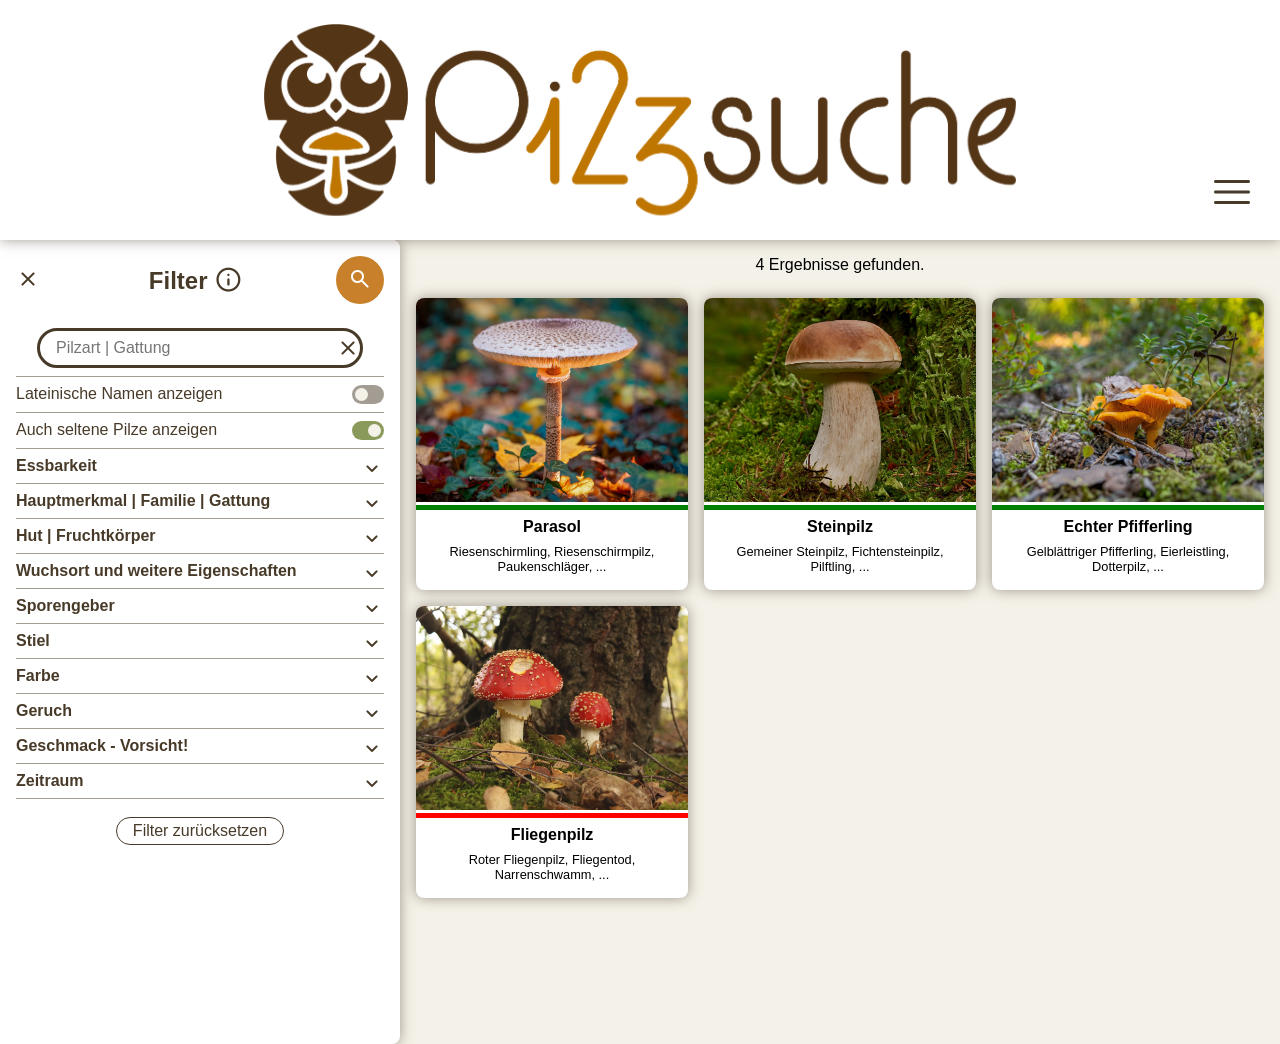
==== commit 532229d5: "mushroom profile added" ====
--- a/index.html
+++ b/index.html
@@ -1090,39 +1090,25 @@
 
 <!-- #endregion -->
 
-<!-- #region results -->
+<!-- #region result tiles -->
             <div id="result-wrapper">
                 <p id="search-information">4 Ergebnisse gefunden.</p>
                 
                 <div id="results"> 
-                    <div class="mushroom">
-                        <img src="assets/images/parasol.jpg">
-                        <hr class="edible">
-                        <p class="name">Parasol</p>
-                        <p class="synonyms">Riesenschirmling, Riesenschirmpilz, Paukenschläger, ...</p>
-                    </div>
-                    <div class="mushroom">
-                        <img src="assets/images/steinpilz.jpg">
-                        <hr class="edible">
-                        <p class="name">Steinpilz</p>
-                        <p class="synonyms">Gemeiner Steinpilz, Fichtensteinpilz, Pilftling, ...</p>
-                    </div>
-                    <div class="mushroom">
-                        <img src="assets/images/pfifferling.jpg">
-                        <hr class="edible">
-                        <p class="name">Echter Pfifferling</p>
-                        <p class="synonyms">Eierschwamm, Rehgeiserl, Reherl...</p>
-                    </div>
-                    <div class="mushroom">
-                        <img src="assets/images/pantherpilz.jpg">
+                    <!-- elements are created in JavaScript and structured like this:
+                    <div class="mushroom-tile" id="fliegenpilz">
+                        <img src="assets/images/fliegenpilz.jpg">
                         <hr class="poison">
-                        <p class="name">Pantherpilz</p>
-                        <p class="synonyms">Pantherwulstling, Krötenstuhl, Paddenstuhl, ...</p>
-                    </div>           
+                        <p class="name">Fliegenpilz</p>
+                        <p class="synonyms">Roter Fliegenpilz, Fliegentod, Narrenschwamm, ...</p>
+                    </div>            -->
                 </div> 
             </div> 
         </section>
 
+<!-- #endregion -->
+
+<!-- #region mushroom-profile -->
         <section id="mushroom-profile" hidden>
             <div id="profile-button-wrapper">
                 <button id="close-profile" title="Zurück zur Suche">
@@ -1130,96 +1116,53 @@
                 </button>
             </div>
 
+            <!-- content of profile gets filled in in JavaScript (function fillProfile()) !-->
             <div id="profile-header">
-                <img id="profile-header-pic" src="assets/images/parasol.jpg">
+                <img id="profile-header-pic" src="">
                 <div id="profile-title">
-                    <h1>Parasol</h1>
-                    <h2>Riesenschirmling, Riesenschirmpilz, Paukenschläger, Paukenschleger, Gemeiner Riesenschirmling, Gugermukken, Dunkler Parasol, Schulmeisterpilz, Eulchen, Großer Schirmling</h2>
-                    <h3>MACROLEPIOTA PROCERA (SYN. MASTOCEPHALUS PROCERUS, LEPIOTA PROCERA, LEPIOTOPHYLLUM PROCERUM, MACROLEPIOTA PERMIXTA, MACROLEPIOTA PROCERA F. FULIGINOSA)</h3>
-                    <div id="profile-edibility">
-                        <img id="profile-edibility-icon" src="assets/icons/essen-gut.png" title="Hervorragender Speisepilz">
-                        <p>HERVORRAGENDER SPEISEPILZ</p>
-                    </div>
-                </div>               
+                    <p id="profile-name"></p>
+                    <p id="profile-synonyms"></p>
+                    <p id="profile-scientific"></p>
+                </div>    
+                <div id="profile-edibility">
+                    <img id="profile-edibility-icon" src="" title="">
+                    <p id="profile-edibility-text"></p>
+                </div>           
             </div>
 
             <div id="profile-content">
-                <div>
-                    <h1>Geruch</h1>
-                    <p>Angenehm nussartig.</p>
+                <!-- elements are created in JavaScript and structured like this (class "long" is optional):
+                <div class="long">
+                    <h1></h1>
+                    <p></p>
+                </div> !-->
+            </div>
+
+            <div id="profile-gallery">
+                <div id="gallery-picture-wrapper">
+                    <!-- elements are created in JavaScript and structured like this:
+                    <img class="gallery-pic" src="assets/images/..."> !-->
                 </div>
-                <div>
-                    <h1>Geschmack</h1>
-                    <p>Angenehm nussartig, mild.</p>
-                </div>
-                <div>
-                    <h1>Hut</h1>
-                    <p>3-25 (30) cm Ø, hellbraun, mit gezonten, weichen, wolligen Schüppchen, Rand behangen.</p>
-                </div>
-                <div>
-                    <h1>Fleisch</h1>
-                    <p>Weich, hellbraun, gelbbraun, faserig im Stiel, weiß.</p>
-                </div>
-                <div class="long">
-                    <h1>Stiel</h1>
-                    <p>6-30 (40) cm lang, 2-7 (9) cm Ø dick, Untergrund weißlich bis hellbräunlich, dunkelbrauner Natterung, schlank, zäh, faserig. Bei jungen Parasolen kann die Stielbasis wie ein breiter Teller sein. Je größer der Pilz wird, umso mehr baut sich später der Teller ab.</p>
-                </div>
-                <div>
-                    <h1>Ring</h1>
-                    <p>Wollig-weißlich, doppelrandig, verschiebbar am Stiel, roh hat er einen nussartigen, angenehmen Geschmack.</p>
-                </div>
-                <div>
-                    <h1>Lamellen</h1>
-                    <p>Weiß, frei, weich.</p>
-                </div>
-                <div class="long">
-                    <h1>Sporenpulverfarbe</h1>
-                    <p>Weiß (12-18 x 9-12 µm, ellipsoid geformt). Mikroskopisch sind alle Riesenschirmlinge sehr ähnlich, weshalb besonders auf alle makroskopischen Merkmale geachtet werden soll.</p>
-                </div>
-                <div>
-                    <h1>Vorkommen</h1>
-                    <p>Mischwälder, Waldränder, Waldwege und Heiden, Folgezersetzer, Frühsommer bis Spätherbst.</p>
-                </div>
-                <div>
-                    <h1>Gattung</h1>
-                    <p>Schirmlinge-Riesenschirmlinge.</p>
-                </div>
-                <div class="long">
-                    <h1>Verwechslungsgefahr</h1>
-                    <p>Rußbrauner Riesenschirmpilz, Safranschirmling, Keulenstieliger Garten-Safranschirmling, Ackerschirmpilz, Jungfernschirmling, Schlanker Riesenschirmling, Sternschuppiger Riesenschirmpilz, Gift-Riesenschirmling (Gartenschirmling), Haselbrauner Schirmling, Fuchsbräunlicher Schirmling.</p>
-                </div>
-                <div class="extra-long">
-                    <h1>Bemerkung</h1>
-                    <p>Name Parasol: Para (Gegen, Neben) sol (Sonne) = Sonnenschirm. Wenn auf Komposthaufen oder im Garten Riesenschirmlinge wachsen – nicht verwenden! Es könnte der Gift-Riesenschirmling (Gartenschirmling) sein. Dieser Pilz löst schwere Magen-Darm-Störungen aus. Er rötet wie der Safranschirmling. Bei allen Riesenschirmlingen muss der Ring verschiebbar sein, da es sonst kein Riesenschirmling ist. Wenn der Ring bislang nicht ersichtlich ist, mit den Fingern den Ring vom Hutrand lösen (zuerst 2-3 mm etwas einritzen und dann versuchen es abzusetzen), der jetzt entstandene breite Ring muss verschiebbar sein. Finger weg von kleinen Schirmlingen ohne verschiebbaren Ring – viele tödliche Arten sind in dieser Gattung! Z. B. Haselbrauner Schirmling oder Fuchsbräunlicher Schirmling – diese Arten sind tödlich giftig.</p>
-                </div>
-                <div class="long">
-                    <h1>Varietäten zum Parasol</h1>
-                    <p>Rußbrauner Riesenschirmling (MACROLEPIOTA PROCERA VAR. FULIGINOSA) = dunklen Hut, Stiel nur wenig genattert, Hut dicht mit feinen Flocken bedeckt oder der Rötende Riesenschirmling (MACROLEPIOTA PERMIXTA) = Fleisch verfärbt sich im Stiel rötlich, Hutoberfläche verfärbt sich bei Verletzung weinrötlich. Diese beiden Arten sind ebenso essbar, aber seltener, RL Schweiz (VU = verletzlich).</p>
-                </div>
-                <div class="long">
-                    <h1>Zubereitung</h1>
-                    <p>Für jede Zubereitung geeignet (außer roh), am besten wie Schnitzel panieren und braten! Er kann ungenügend gegart Magen-Darm-Beschwerden hervorrufen, deshalb gut erhitzen!</p>
-                </div>
-                <div>
-                    <h1>Gifthinweise</h1>
-                    <p>Schwermetall-Vergiftung, Hämolytische Anämie</p>
-                </div>
-                <div>
-                    <h1>Relativer Speisewert</h1>  
-                    <p>Schweiz: Marktfähig; DGfM: Positivliste Speisepilz; 123pilze: Relative Wertigkeit 1.</p>
-                </div>
+                <button id="gallery-arrow-l">
+                    <span class="material-symbols-rounded">single_arrow</span>
+                </button>
+                <button id="gallery-arrow-r">
+                    <span class="material-symbols-rounded">single_arrow</span>
+                </button>
             </div>
 
-            <div id="profile-gallery">
-                <div id="gallery-pictures">
-                    <img class="gallery-pic" src="assets/images/parasol.jpg">
-                    <img class="gallery-pic" src="assets/images/parasol_1.jpg">
-                    <img class="gallery-pic" src="assets/images/parasol_2.jpg">
-                    <img class="gallery-pic" src="assets/images/parasol_3.jpg">
-                    <img class="gallery-pic" src="assets/images/parasol_4.jpg">
-                </div>
-                <span class="material-symbols-rounded" id="gallery-arrow-l">single_arrow</span>
-                <span class="material-symbols-rounded" id="gallery-arrow-r">single_arrow</span>
+            <div id="zoomed-picture-view" hidden>
+                <button id="zoomed-picture-close" title="Schließen">
+                    <span class="material-symbols-rounded">close</span>
+                </button>
+                <button id="zoomed-picture-arrow-l" title="Vorheriges Bild">
+                    <span class="material-symbols-rounded">single_arrow</span>
+                </button>
+                <img id="zoomed-picture" src="">
+                <button id="zoomed-picture-arrow-r" title="Nächstes Bild">
+                    <span class="material-symbols-rounded">single_arrow</span>
+                </button>
+                <div id="zoomed-picture-text"></div>
             </div>
         </section>
     </main>
--- a/styles.css
+++ b/styles.css
@@ -20,6 +20,9 @@
     --c-accent-neutral-transparent: rgba(138,154,91,0.5);
     --c-contrast-transparent: rgba(72,58,40,0.5);
     --c-edible: #8A9A5B;
+    --c-inedible: rgb(223, 212, 0);
+    --c-toxic: rgb(188, 37, 23);
+    --c-edibility-icon: var(--c-edible);
 
     --shadow: 0 0 0.8rem rgba(72,58,40,0.5);
     --subtle-shadow: 0 0 0.5rem rgba(72,58,40,0.3);
@@ -57,6 +60,10 @@
 body {
     padding-bottom: 6rem;
     background-color: var(--c-main-muted);
+}
+
+body.no-scroll {
+    overflow: hidden;
 }
 
 button {
@@ -239,7 +246,7 @@
     gap: var(--gap-s);
 }
 
-.mushroom {
+.mushroom-tile {
     position: relative;
     z-index: 5;
     box-shadow: var(--shadow);
@@ -249,7 +256,7 @@
     cursor: pointer;
 }
 
-.mushroom img {
+.mushroom-tile img {
     display: block;
     width: 100%;
     height: auto;
@@ -258,34 +265,34 @@
     border-radius: var(--border-radius) var(--border-radius) 0 0;
 }
 
-.mushroom .edible, .poison {
+.mushroom-tile hr {
     margin-top: 0.2rem;
     height: 0.3rem;
 }
 
-.mushroom .edible {
+.mushroom-tile .great, .mushroom-tile .edible {
     background-color: green;
 }
 
-.mushroom .poison {
+.mushroom-tile .toxic, .mushroom-tile .deadly {
     background-color: red;
 }
 
-.mushroom .name {
+.mushroom-tile .name {
     font-size: 1rem;
     font-weight: 700;
     padding: var(--gap-s) var(--gap-m);
     text-align: center;
 }
 
-.mushroom .synonyms {
+.mushroom-tile .synonyms {
     font-size: var(--font-small);
     padding: var(--gap-m);
     padding-top: 0;
     text-align: center;
 }
 
-.mushroom:active {
+.mushroom-tile:active {
     transform: translateY(2px);
 }
 /* #endregion*/
@@ -917,6 +924,8 @@
     5. POPUP: MUSHROOM PROFILE
 ===============================================================================================*/
 
+/* #region header */
+
 #profile-button-wrapper {
     position: sticky;
     top: var(--height-header-sticky-part);
@@ -969,19 +978,19 @@
     margin-bottom: 100px; /* space for edibility */
 }
 
-#profile-title h1 {
+#profile-name {
     font-size: var(--font-extra-large);
     font-weight: 700;
     margin: var(--gap-s) var(--gap-m);
 }
 
-#profile-title h2 {
+#profile-synonyms {
     font-size: 1rem;
     font-weight: 700;
     margin: 0 var(--gap-m) var(--gap-s) var(--gap-m);
 }
 
-#profile-title h3 {
+#profile-scientific {
     font-size: var(--font-small);
     font-weight: normal;
     margin: 0 var(--gap-m) var(--gap-s) var(--gap-m);
@@ -992,39 +1001,47 @@
     left: 57%;
     bottom: 5px;
     width: 90px;
-    color: var(--c-edible);
-    background-color: var(--c-edible);
+    background-color: var(--c-edibility-icon);
     border-radius: 999px;
     aspect-ratio: 1;
     display: flex;
     align-items: center;
     justify-content: center;
-    outline: 3px solid var(--c-edible);
+    outline: 3px solid var(--c-edibility-icon);
     border: 3px dotted var(--c-main-muted);
 }
 
-#profile-edibility-icon {
-    width: 64px;
-    aspect-ratio: 1;
-    object-fit: cover;
-    filter: brightness(0) invert(1);
-    transform: rotate(15deg);
-}
-
-#profile-edibility p {
+#profile-edibility-text {
     position: absolute;
+    display: flex;
+    justify-content: center;
+    align-items: center;
+    text-align: center;
     left: -148px;
     width: 130px;
     height: 26px;
     font-size: var(--font-small);
     font-weight: 700;
-    text-align: center;
     background-color: var(--c-main-muted);
-    border: 3px solid var(--c-edible);
+    color: var(--c-edibility-icon);
+    border: 3px solid var(--c-edibility-icon);
     padding: 6px 20px 6px 6px;
     border-radius: 8px;
     z-index: -1;
 }
+
+#profile-edibility-icon {
+    color: black;
+    width: 64px;
+    aspect-ratio: 1;
+    object-fit: cover;
+    filter: brightness(0) invert(1);
+    transform: rotate(15deg);
+}
+
+/* #endregion */
+
+/* #region content */
 
 #profile-content {
     padding: var(--gap-s);
@@ -1065,13 +1082,17 @@
     font-size: 1rem;
 }
 
+/* #endregion */
+
+/* #region gallery */
+
 #profile-gallery {
     position: relative;
     height: 35vh;
     container-type: size;
 }
 
-#gallery-pictures {
+#gallery-picture-wrapper {
     height: 100%;
     display: flex;
     flex-direction: row;
@@ -1079,19 +1100,27 @@
     overflow-y: hidden;
     gap: var(--gap-s);
     padding: var(--gap-s);
+    scroll-behavior: smooth;
 }
 
 .gallery-pic {
     height: 100%;
     object-fit: contain;
     border-radius: var(--border-radius);
+    cursor: pointer;
 }
 
 #gallery-arrow-l, #gallery-arrow-r {
-    top: 30cqb;
+    top: calc(50% - 1.75rem);
+    height: 3.5rem;
+    aspect-ratio: 1;
+    border-radius: 999px;
     position: absolute;
     color: white;
-    font-size: 40cqb;
+    background-color: var(--c-accent-neutral);
+    display: flex;
+    align-items: center;
+    margin: 1rem;
     transition: opacity 0.3s;
 }
 
@@ -1106,7 +1135,95 @@
     opacity: 1;
 }
 
-
+#gallery-arrow-l .material-symbols-rounded, #gallery-arrow-r .material-symbols-rounded {
+    font-size: 3rem;
+    margin-left: 0.4rem;
+}
+
+/* #endregion */
+
+/* #region gallery zoom */
+
+#zoomed-picture-view {
+    position: fixed;
+    z-index: 1000;
+    background-color: color-mix(in srgb, var(--c-main-muted) 80%, transparent);
+    inset: 0px;
+    display: flex;
+    justify-content: center;
+    align-items: center;
+    touch-action: none;
+}
+
+#zoomed-picture-close {
+    width: 3.5rem;
+    aspect-ratio: 1;
+    color: white;
+    background-color: var(--c-accent);
+    border-radius: 999px;
+    position: fixed;
+    margin: 1rem;
+    right: 0px;
+    top: 0px;
+    display: flex;
+    align-items: center;
+    justify-content: center;
+    box-shadow: var(--shadow);
+}
+
+#zoomed-picture-close .material-symbols-rounded {
+    font-size: 2rem;
+}
+
+#zoomed-picture-arrow-l, #zoomed-picture-arrow-r {
+    height: 3.5rem;
+    aspect-ratio: 1;
+    color: var(--c-main);
+    background-color: var(--c-accent-neutral);
+    border-radius: 999px;
+    position: fixed;
+    margin: 1rem;
+    top: calc(50vh -1.75rem);
+    display: flex;
+    align-items: center;
+    box-shadow: var(--shadow);
+}
+
+#zoomed-picture-arrow-l {
+    left: 0px;
+    rotate: 180deg;
+}
+
+#zoomed-picture-arrow-r {
+    right: 0px;
+}
+
+#zoomed-picture-arrow-r .material-symbols-rounded, #zoomed-picture-arrow-l .material-symbols-rounded {
+    font-size: 3rem;
+    margin-left: 0.4rem;
+}
+
+#zoomed-picture {
+    max-width: 80%;
+    max-height: 80%;
+    object-fit: contain;
+    border-radius: var(--border-radius);
+}
+
+#zoomed-picture-text {
+    background-color: var(--c-contrast-muted);
+    color: var(--c-main);
+    border-radius: 999px;
+    height: 2rem;
+    min-width: 5rem;
+    position: absolute;
+    bottom: 1rem;
+    display: flex;
+    align-items: center;
+    justify-content: center;
+}
+
+/* #endregion */
 
 /*===============================================================================================
     6. RESPONSIVE DESIGN
@@ -1227,7 +1344,7 @@
         grid-template-columns: repeat(auto-fit, minmax(240px, 1fr));
     }
 
-    .mushroom:hover {
+    .mushroom-tile:hover {
         scale: 102%;
     }
 
@@ -1235,7 +1352,7 @@
 
 /* #region mushroom profile */
 
-    #close-profile:hover {
+    #close-profile:hover, #zoomed-picture-close:hover, #zoomed-picture-arrow-l:hover, #zoomed-picture-arrow-r:hover {
         scale: 110%;
     }
 
@@ -1268,14 +1385,14 @@
         justify-content: center;
     }
 
-    #profile-title h1, #profile-title h2, #profile-title h3 {
-        text-align: left;
+    #profile-name, #profile-synonyms, #profile-scientific {
+        width: 100%;
     }
 
     #profile-edibility {
         left: auto;
-        right: 0px;
-        bottom: -105px;
+        right: 132px;
+        bottom: -80px;
     }
 
     #profile-content {
@@ -1301,6 +1418,5 @@
 
 /* Plan:
 Suche per Enter einbauen
-Schriftfarbe bei Kalender
 Teilweise zu einfach-auswahl machen
 rem responsive */
